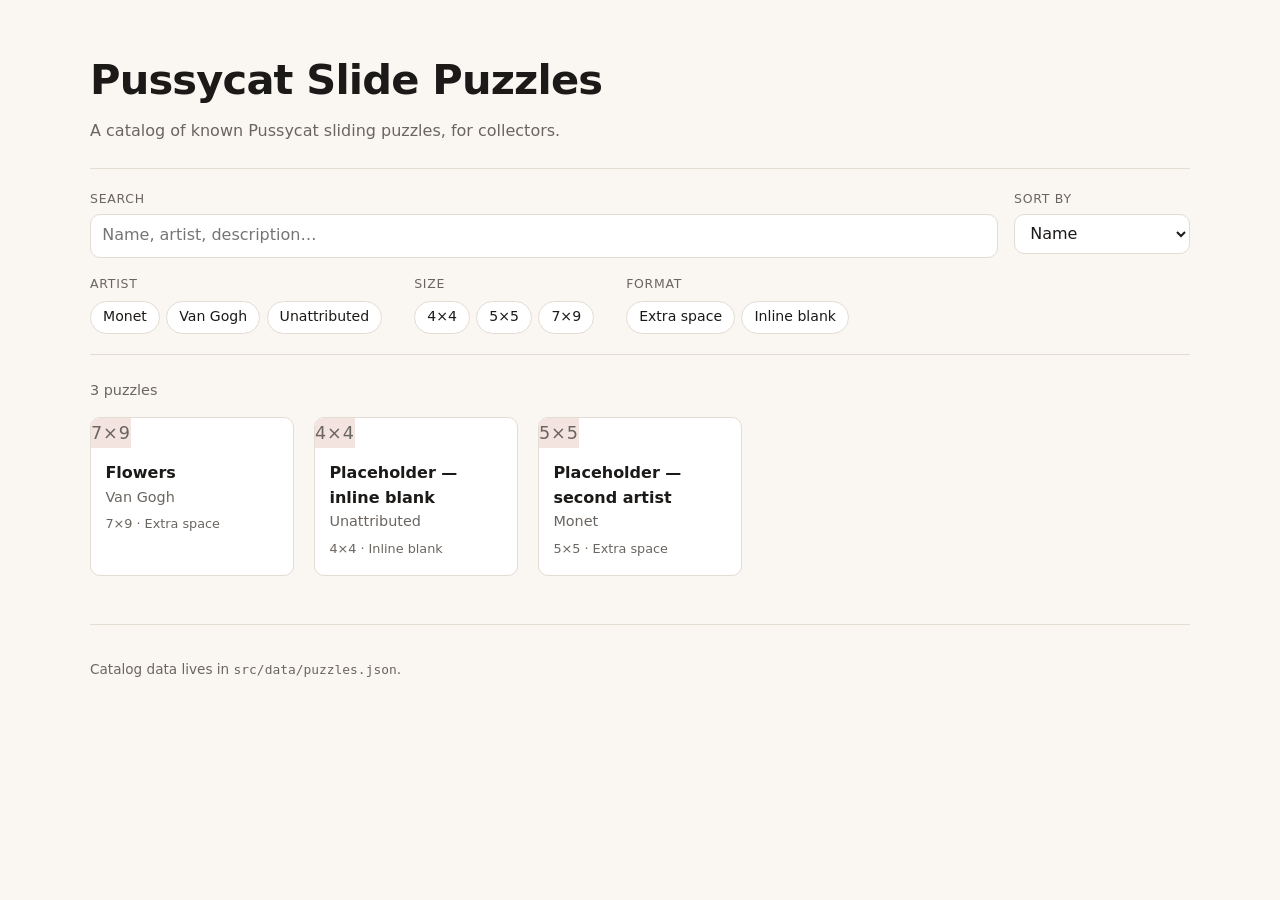
==== src/index.html @ 4ac85e20 "Build the catalog: grid, filters, search, sort, and detail modal Vanilla ES modules and classes per " ====
<!DOCTYPE html>
<html lang="en">
<head>
  <meta charset="utf-8">
  <meta name="viewport" content="width=device-width, initial-scale=1">
  <title>Pussycat Slide Puzzles</title>
  <meta name="description" content="A catalog of Pussycat sliding puzzles, for collectors.">
  <link rel="stylesheet" href="assets/css/style.css">
  <script type="module" src="assets/js/main.js"></script>
</head>
<body>
  <header class="masthead">
    <h1 class="masthead__title">Pussycat Slide Puzzles</h1>
    <p class="masthead__tagline">A catalog of known Pussycat sliding puzzles, for collectors.</p>
  </header>

  <main>
    <section class="controls" aria-label="Browse the catalog">
      <div class="controls__row">
        <label class="field">
          <span class="field__label">Search</span>
          <input id="search" type="search" placeholder="Name, artist, description…" autocomplete="off">
        </label>
        <label class="field field--narrow">
          <span class="field__label">Sort by</span>
          <select id="sort"></select>
        </label>
      </div>
      <div id="filters" class="filters"></div>
      <button type="button" id="clear" class="clear" hidden>Clear all filters</button>
    </section>

    <p id="status" class="status" role="status"></p>
    <p id="count" class="count"></p>

    <div id="grid" class="grid"></div>

    <p id="empty" class="empty" hidden>No puzzles match those filters.</p>
  </main>

  <footer class="colophon">
    <p>Catalog data lives in <code>src/data/puzzles.json</code>.</p>
  </footer>

  <dialog id="detail" class="detail"></dialog>
</body>
</html>
---- src/assets/css/style.css ----
/* Pussycat slide puzzle catalog
   Plain CSS, no build step (D-005). */

:root {
  --ink: #1c1a18;
  --ink-soft: #6b6560;
  --paper: #faf7f2;
  --card: #ffffff;
  --line: #e2dcd3;
  --accent: #9c3d2e;
  --accent-soft: #f3e4e0;
  --radius: 10px;
  --shadow: 0 1px 2px rgba(28, 26, 24, 0.06), 0 6px 16px rgba(28, 26, 24, 0.06);
}

@media (prefers-color-scheme: dark) {
  :root {
    --ink: #f0ece6;
    --ink-soft: #a49d95;
    --paper: #171513;
    --card: #211e1b;
    --line: #35302b;
    --accent: #e08573;
    --accent-soft: #3a2621;
    --shadow: 0 1px 2px rgba(0, 0, 0, 0.4), 0 6px 16px rgba(0, 0, 0, 0.3);
  }
}

* { box-sizing: border-box; }

body {
  margin: 0;
  padding: 0 1.25rem 4rem;
  background: var(--paper);
  color: var(--ink);
  font: 16px/1.55 system-ui, -apple-system, "Segoe UI", sans-serif;
}

main, .masthead, .colophon { max-width: 1100px; margin-inline: auto; }

/* Masthead ---------------------------------------------------------------- */

.masthead { padding: 3rem 0 1.5rem; }

.masthead__title {
  margin: 0;
  font-size: clamp(1.9rem, 4vw, 2.6rem);
  letter-spacing: -0.02em;
}

.masthead__tagline { margin: 0.4rem 0 0; color: var(--ink-soft); }

/* Controls ---------------------------------------------------------------- */

.controls {
  border-top: 1px solid var(--line);
  border-bottom: 1px solid var(--line);
  padding: 1.25rem 0;
  margin-bottom: 1.5rem;
}

.controls__row {
  display: flex;
  gap: 1rem;
  flex-wrap: wrap;
  margin-bottom: 1rem;
}

.field { display: flex; flex-direction: column; gap: 0.35rem; flex: 1 1 18rem; }
.field--narrow { flex: 0 1 11rem; }

.field__label {
  font-size: 0.78rem;
  text-transform: uppercase;
  letter-spacing: 0.06em;
  color: var(--ink-soft);
}

input[type="search"], select {
  font: inherit;
  color: inherit;
  padding: 0.55rem 0.7rem;
  background: var(--card);
  border: 1px solid var(--line);
  border-radius: var(--radius);
}

input[type="search"]:focus-visible,
select:focus-visible,
.chip:focus-visible,
button:focus-visible {
  outline: 2px solid var(--accent);
  outline-offset: 2px;
}

.filters { display: flex; flex-wrap: wrap; gap: 1.25rem 2rem; }

.filter { border: 0; padding: 0; margin: 0; }

.filter__legend {
  padding: 0;
  font-size: 0.78rem;
  text-transform: uppercase;
  letter-spacing: 0.06em;
  color: var(--ink-soft);
  margin-bottom: 0.45rem;
}

.filter__options { display: flex; flex-wrap: wrap; gap: 0.4rem; }

.chip {
  font: inherit;
  font-size: 0.88rem;
  color: inherit;
  background: var(--card);
  border: 1px solid var(--line);
  border-radius: 999px;
  padding: 0.3rem 0.75rem;
  cursor: pointer;
}

.chip:hover { border-color: var(--accent); }

.chip[aria-pressed="true"] {
  background: var(--accent-soft);
  border-color: var(--accent);
  color: var(--accent);
  font-weight: 600;
}

.clear {
  margin-top: 1rem;
  font: inherit;
  font-size: 0.85rem;
  color: var(--accent);
  background: none;
  border: 0;
  padding: 0;
  cursor: pointer;
  text-decoration: underline;
}

/* Grid -------------------------------------------------------------------- */

.count, .status, .empty { color: var(--ink-soft); font-size: 0.9rem; }
.status:empty { display: none; }
.count { margin: 0 0 1rem; }
.empty { padding: 3rem 0; text-align: center; }

.grid {
  display: grid;
  grid-template-columns: repeat(auto-fill, minmax(200px, 1fr));
  gap: 1.25rem;
}

.card { margin: 0; }
.card[hidden] { display: none; }

.card__open {
  display: flex;
  flex-direction: column;
  width: 100%;
  height: 100%;
  padding: 0;
  text-align: left;
  font: inherit;
  color: inherit;
  background: var(--card);
  border: 1px solid var(--line);
  border-radius: var(--radius);
  overflow: hidden;
  cursor: pointer;
  transition: transform 0.12s ease, box-shadow 0.12s ease;
}

.card__open:hover {
  transform: translateY(-2px);
  box-shadow: var(--shadow);
  border-color: var(--accent);
}

.card__media {
  display: block;
  aspect-ratio: 4 / 3;
  background: var(--accent-soft);
}

.card__media img { width: 100%; height: 100%; object-fit: cover; display: block; }

.card__media--empty {
  display: grid;
  place-items: center;
  color: var(--ink-soft);
}

.card__placeholder { font-size: 1.1rem; letter-spacing: 0.05em; }

.card__body { display: block; padding: 0.8rem 0.9rem 1rem; }
.card__name { display: block; font-weight: 600; }
.card__artist { display: block; color: var(--ink-soft); font-size: 0.9rem; }

.card__meta {
  display: block;
  margin-top: 0.4rem;
  font-size: 0.8rem;
  color: var(--ink-soft);
}

/* Detail modal ------------------------------------------------------------ */

.detail {
  width: min(680px, calc(100vw - 2rem));
  padding: 0;
  border: 1px solid var(--line);
  border-radius: var(--radius);
  background: var(--card);
  color: var(--ink);
}

.detail::backdrop { background: rgba(0, 0, 0, 0.55); }

.modal { padding: 1.75rem; position: relative; }

.modal__close {
  position: absolute;
  top: 0.6rem;
  right: 0.75rem;
  font-size: 1.6rem;
  line-height: 1;
  color: var(--ink-soft);
  background: none;
  border: 0;
  cursor: pointer;
}

.modal__title { margin: 0 2rem 1rem 0; font-size: 1.5rem; }

.modal__images {
  display: grid;
  grid-template-columns: repeat(auto-fit, minmax(220px, 1fr));
  gap: 0.75rem;
}

.modal__images:empty { display: none; }

.modal__image { width: 100%; border-radius: 6px; display: block; }

.facts {
  display: grid;
  grid-template-columns: auto 1fr;
  gap: 0.35rem 1rem;
  margin: 1.25rem 0 0;
}

.facts dt { color: var(--ink-soft); font-size: 0.85rem; }
.facts dd { margin: 0; }

.modal__description { margin: 1.25rem 0 0; }

.modal__sources { margin: 1.25rem 0 0; font-size: 0.82rem; color: var(--ink-soft); }
.modal__sources a { color: var(--accent); }

/* Colophon ---------------------------------------------------------------- */

.colophon {
  margin-top: 3rem;
  padding-top: 1.25rem;
  border-top: 1px solid var(--line);
  font-size: 0.85rem;
  color: var(--ink-soft);
}

.colophon code { font-size: 0.95em; }
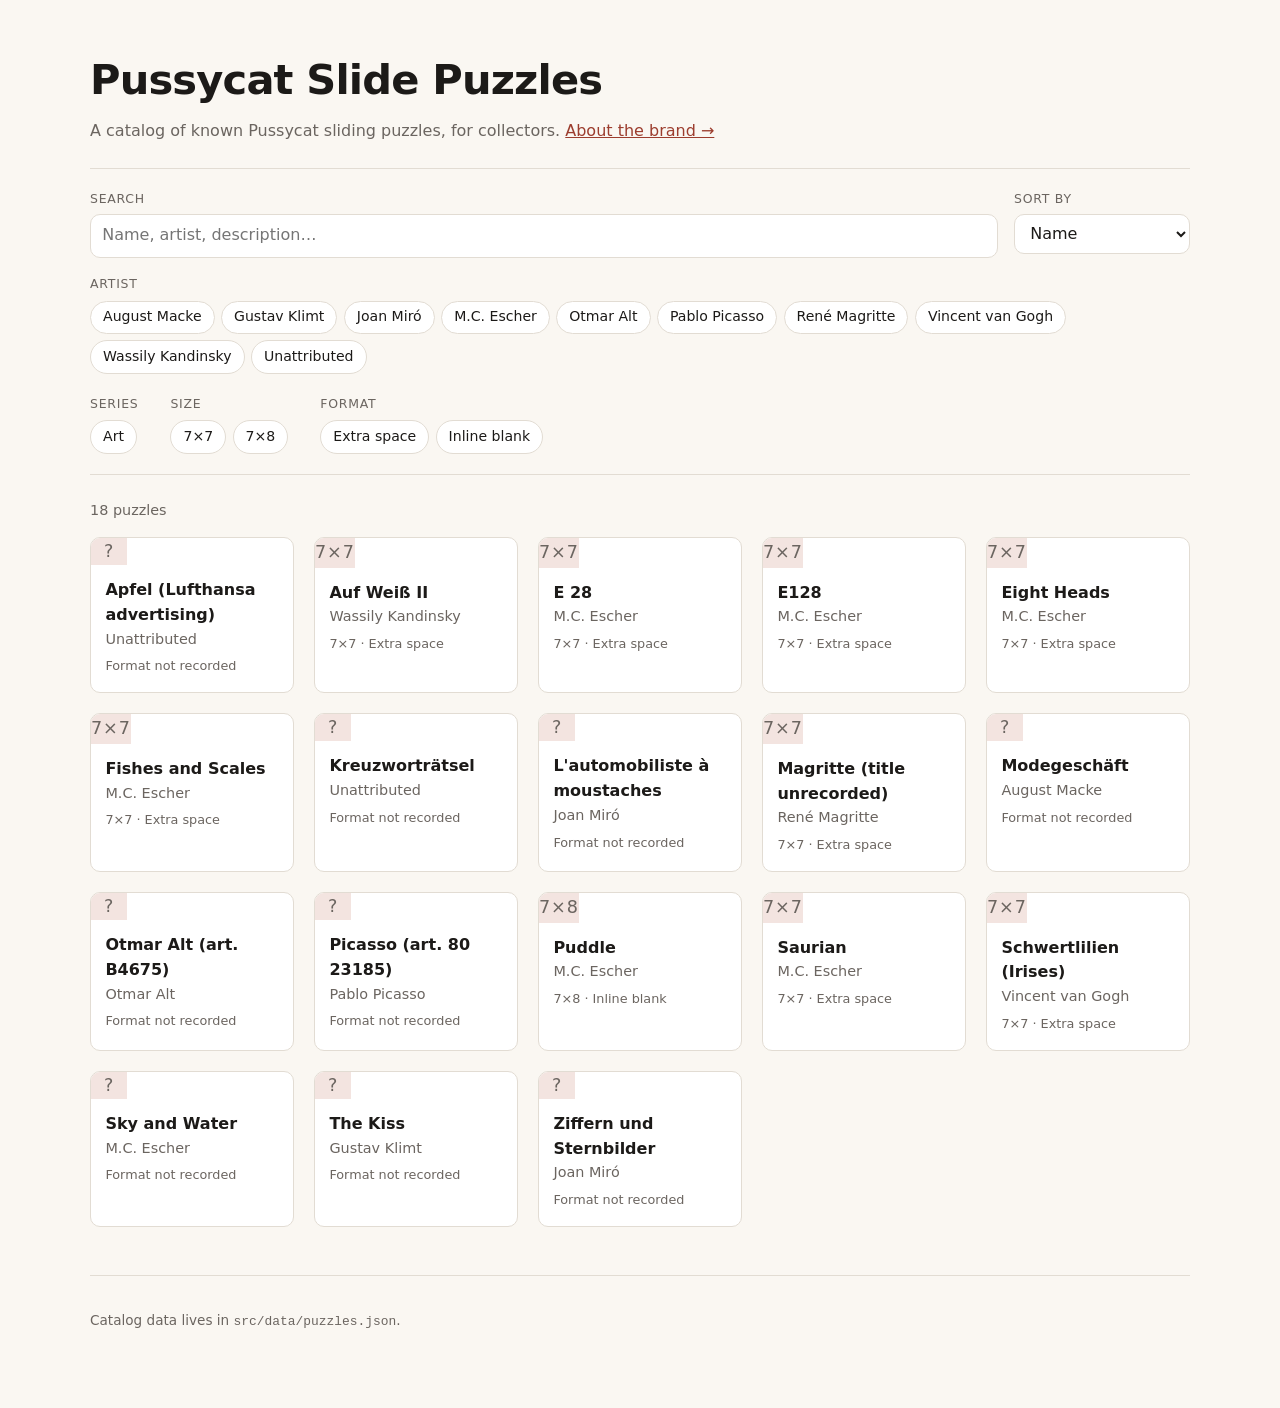
==== commit b4bc2b00: "Populate the catalog from listings, add an About page 18 entries compiled from eBay, PicClick, Worth" ====
--- a/src/index.html
+++ b/src/index.html
@@ -11,7 +11,10 @@
 <body>
   <header class="masthead">
     <h1 class="masthead__title">Pussycat Slide Puzzles</h1>
-    <p class="masthead__tagline">A catalog of known Pussycat sliding puzzles, for collectors.</p>
+    <p class="masthead__tagline">
+      A catalog of known Pussycat sliding puzzles, for collectors.
+      <a href="about.html">About the brand →</a>
+    </p>
   </header>
 
   <main>
--- a/src/assets/css/style.css
+++ b/src/assets/css/style.css
@@ -260,6 +260,26 @@
 .modal__sources { margin: 1.25rem 0 0; font-size: 0.82rem; color: var(--ink-soft); }
 .modal__sources a { color: var(--accent); }
 
+.modal__unverified {
+  margin: -0.5rem 0 1rem;
+  padding: 0.5rem 0.7rem;
+  font-size: 0.82rem;
+  color: var(--ink-soft);
+  background: var(--accent-soft);
+  border-radius: 6px;
+}
+
+/* About page -------------------------------------------------------------- */
+
+.masthead__back { margin: 0 0 0.75rem; font-size: 0.9rem; }
+.masthead__back a, .masthead__tagline a { color: var(--accent); }
+
+.prose { max-width: 42rem; }
+.prose h2 { margin: 2rem 0 0.5rem; font-size: 1.15rem; }
+.prose p { margin: 0 0 1rem; }
+.prose code { font-size: 0.9em; background: var(--accent-soft); padding: 0.1em 0.35em; border-radius: 4px; }
+.prose q { font-style: italic; }
+
 /* Colophon ---------------------------------------------------------------- */
 
 .colophon {
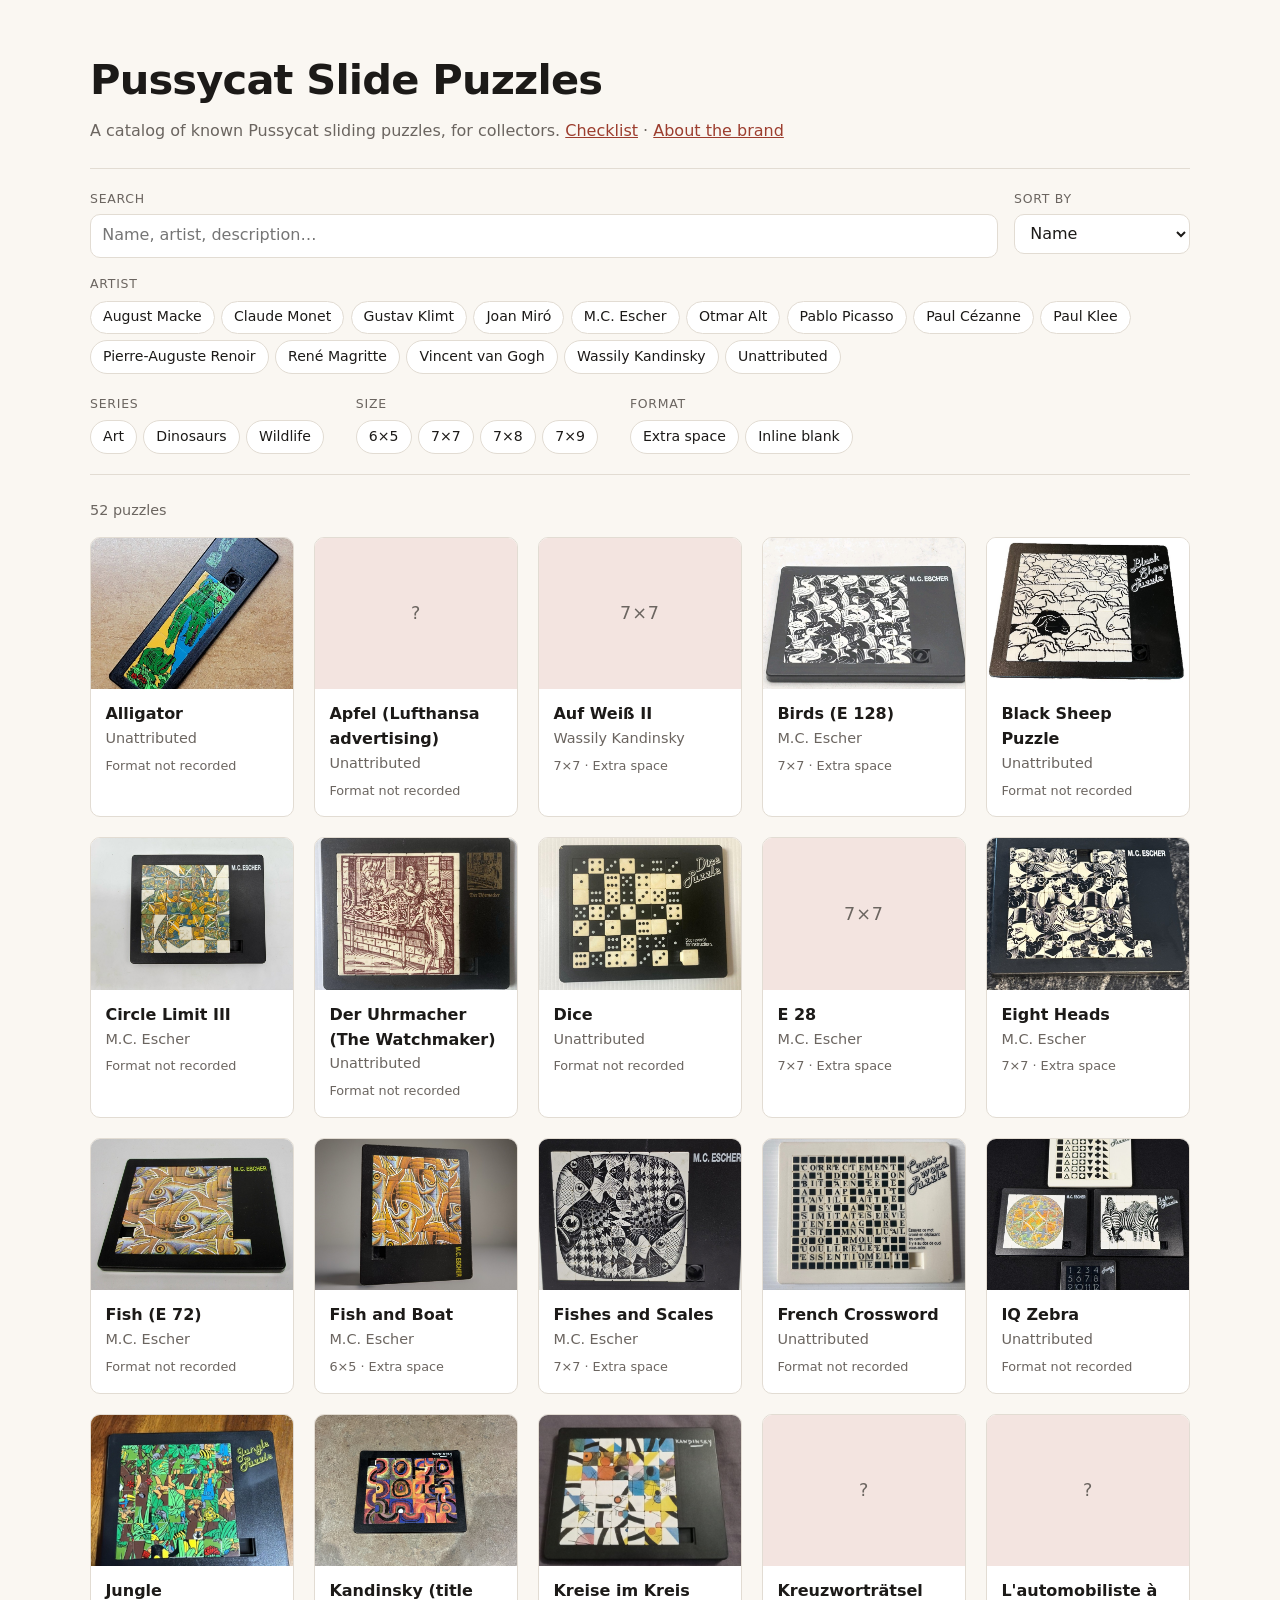
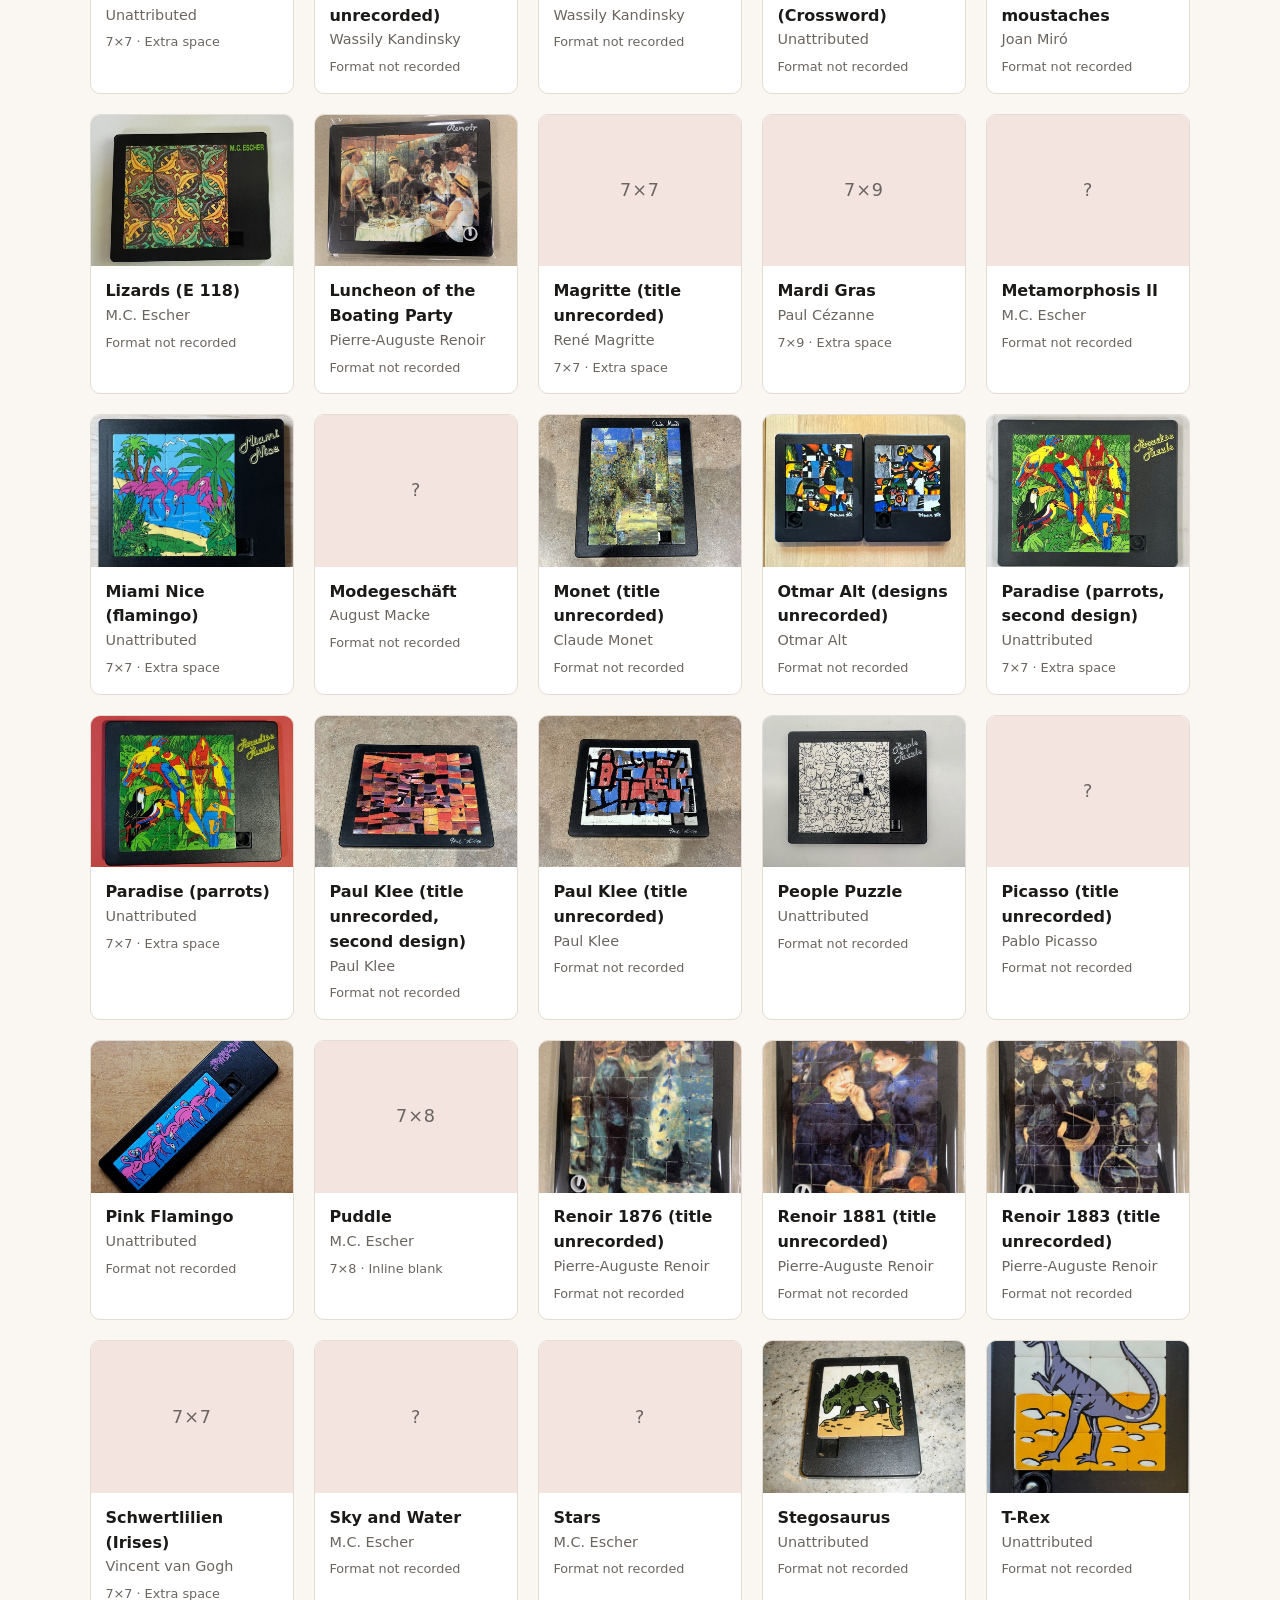
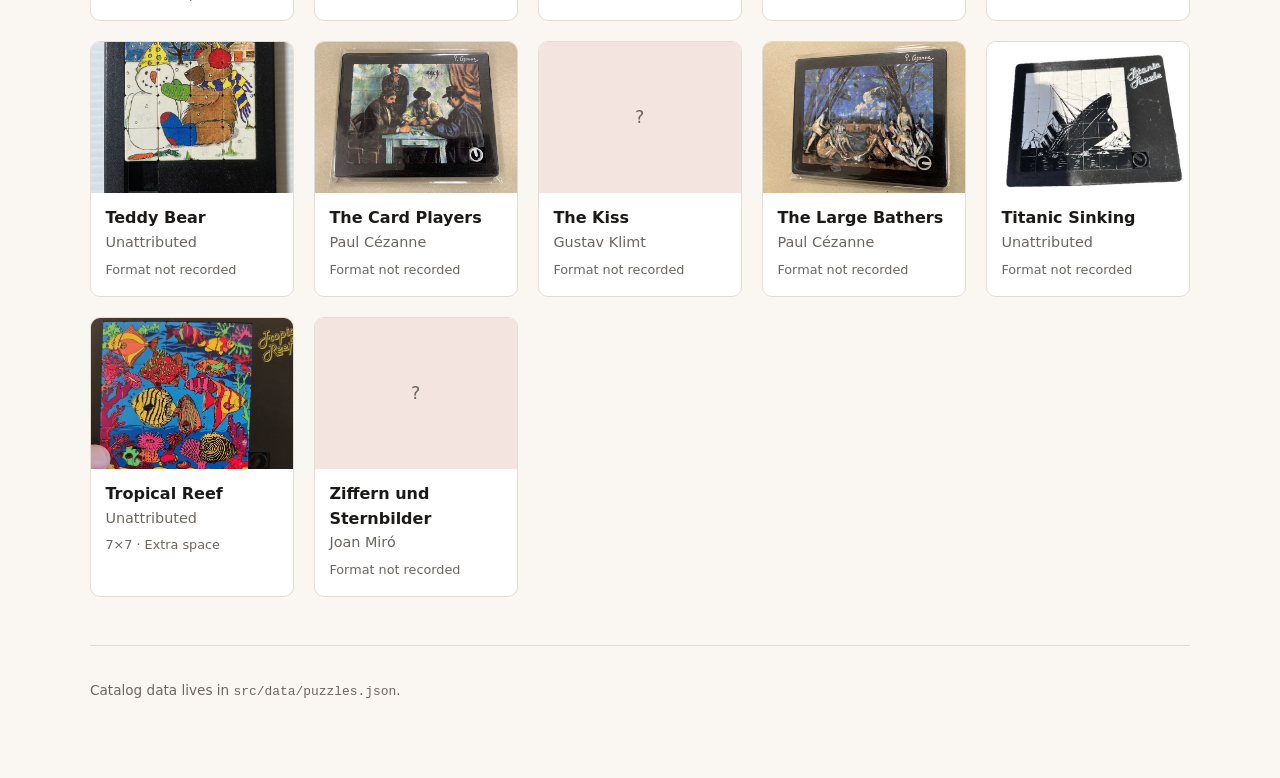
==== commit fff062f6: "Expand catalog to 52 entries with images, add checklist page Scraped the eBay listing corpus (57 lis" ====
--- a/src/index.html
+++ b/src/index.html
@@ -13,7 +13,7 @@
     <h1 class="masthead__title">Pussycat Slide Puzzles</h1>
     <p class="masthead__tagline">
       A catalog of known Pussycat sliding puzzles, for collectors.
-      <a href="about.html">About the brand →</a>
+      <a href="checklist.html">Checklist</a> · <a href="about.html">About the brand</a>
     </p>
   </header>
 
--- a/src/assets/css/style.css
+++ b/src/assets/css/style.css
@@ -153,7 +153,7 @@
   gap: 1.25rem;
 }
 
-.card { margin: 0; }
+.card { margin: 0; display: flex; }
 .card[hidden] { display: none; }
 
 .card__open {
@@ -181,11 +181,22 @@
 
 .card__media {
   display: block;
+  width: 100%;
   aspect-ratio: 4 / 3;
   background: var(--accent-soft);
-}
-
-.card__media img { width: 100%; height: 100%; object-fit: cover; display: block; }
+  overflow: hidden;
+}
+
+/* The ratio is pinned on the image itself, not just the wrapper: listing
+   photos arrive in wildly different shapes and would otherwise set the card
+   height, leaving the grid ragged. */
+.card__media img {
+  display: block;
+  width: 100%;
+  height: 100%;
+  aspect-ratio: 4 / 3;
+  object-fit: cover;
+}
 
 .card__media--empty {
   display: grid;
@@ -274,6 +285,63 @@
 .masthead__back { margin: 0 0 0.75rem; font-size: 0.9rem; }
 .masthead__back a, .masthead__tagline a { color: var(--accent); }
 
+/* Checklist --------------------------------------------------------------- */
+
+.checklist { max-width: 46rem; columns: 2; column-gap: 2.5rem; }
+
+.checklist__group { break-inside: avoid; margin: 0 0 1.5rem; }
+
+.checklist__heading {
+  margin: 0 0 0.4rem;
+  font-size: 0.95rem;
+  border-bottom: 1px solid var(--line);
+  padding-bottom: 0.2rem;
+}
+
+.checklist__tally { float: right; color: var(--ink-soft); font-weight: 400; }
+
+.checklist__list { list-style: none; margin: 0; padding: 0; }
+
+.checklist__item {
+  display: grid;
+  grid-template-columns: 1.1rem 1fr;
+  gap: 0.1rem 0.5rem;
+  padding: 0.22rem 0;
+  font-size: 0.88rem;
+}
+
+.checklist__box {
+  width: 0.85rem;
+  height: 0.85rem;
+  margin-top: 0.2rem;
+  border: 1px solid var(--ink-soft);
+  border-radius: 2px;
+  text-align: center;
+  line-height: 0.8rem;
+  font-size: 0.8rem;
+}
+
+.checklist__item.is-owned .checklist__name { font-weight: 600; }
+
+.checklist__notes {
+  grid-column: 2;
+  font-size: 0.75rem;
+  color: var(--ink-soft);
+}
+
+.checklist__notes:empty { display: none; }
+
+@media (max-width: 640px) {
+  .checklist { columns: 1; }
+}
+
+@media print {
+  .no-print { display: none; }
+  body { padding: 0; font-size: 11pt; background: #fff; color: #000; }
+  .checklist__box { border-color: #000; }
+  .checklist__notes { color: #444; }
+}
+
 .prose { max-width: 42rem; }
 .prose h2 { margin: 2rem 0 0.5rem; font-size: 1.15rem; }
 .prose p { margin: 0 0 1rem; }
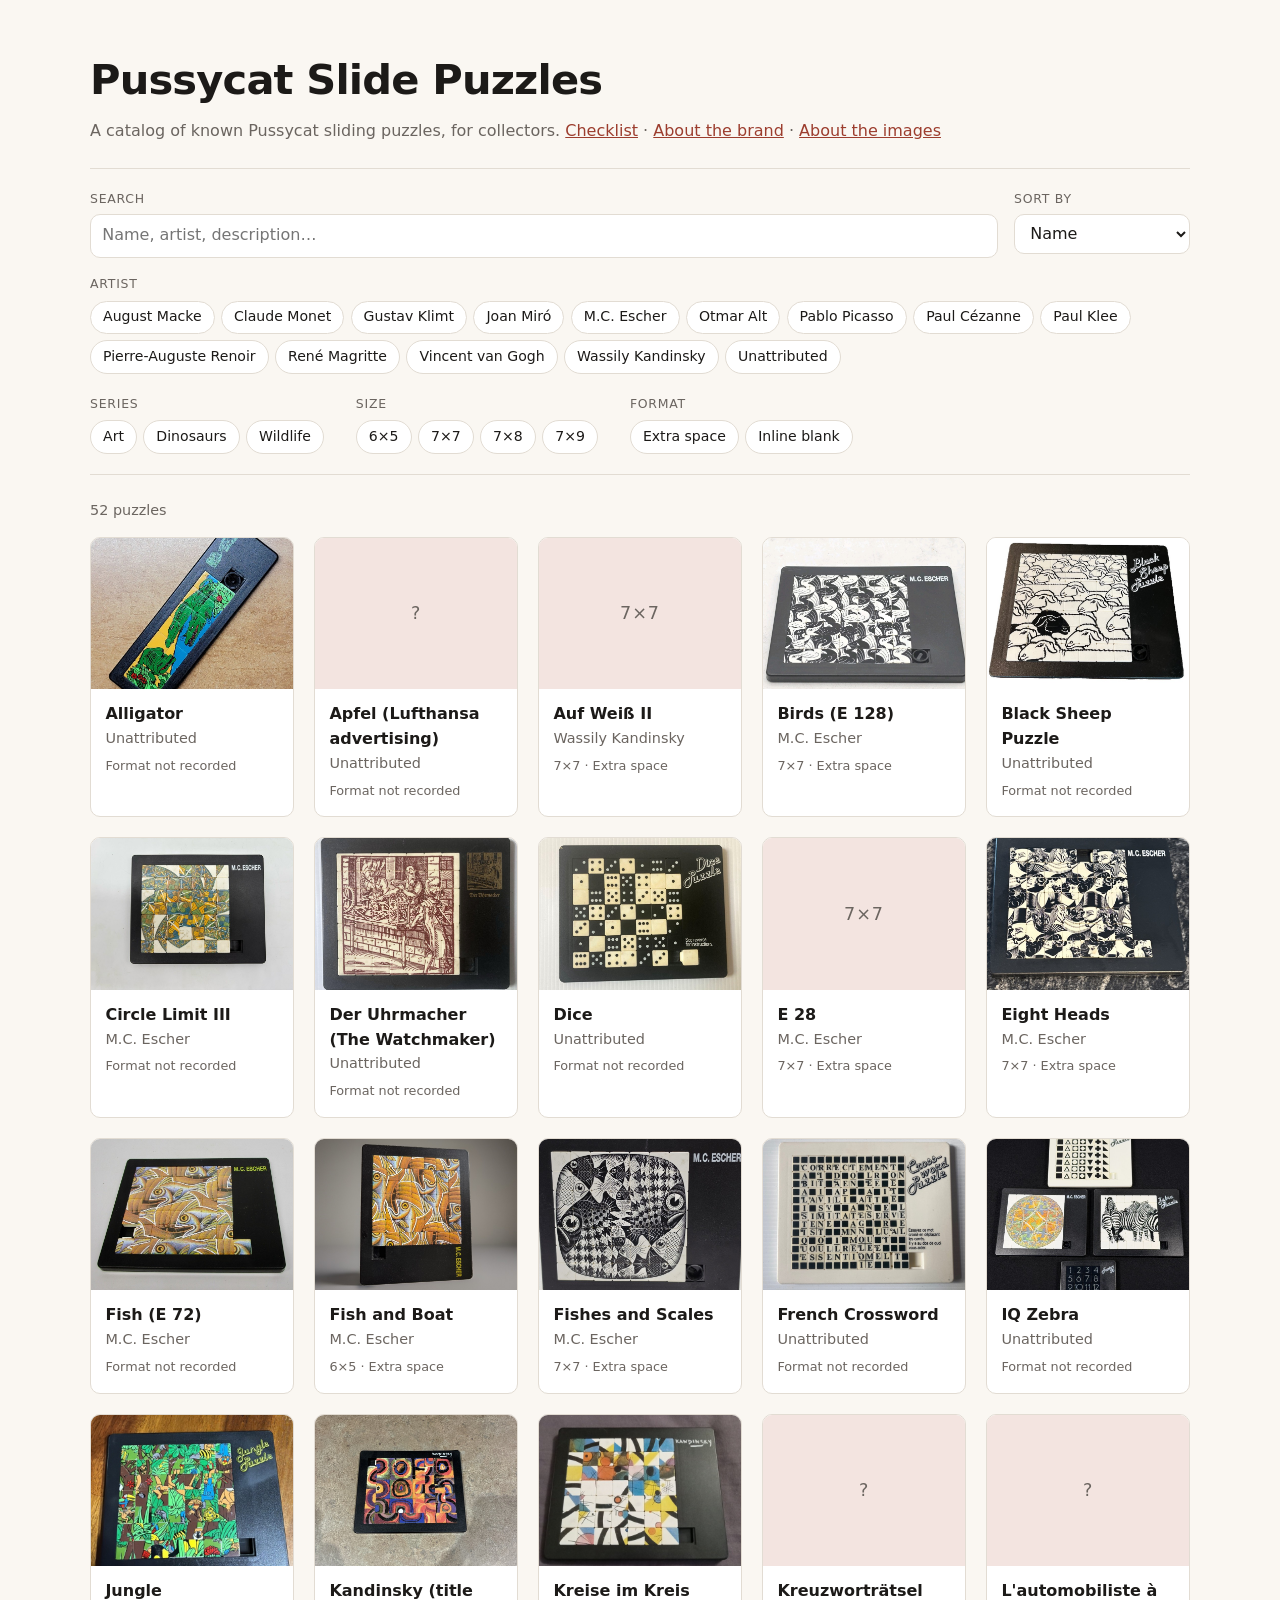
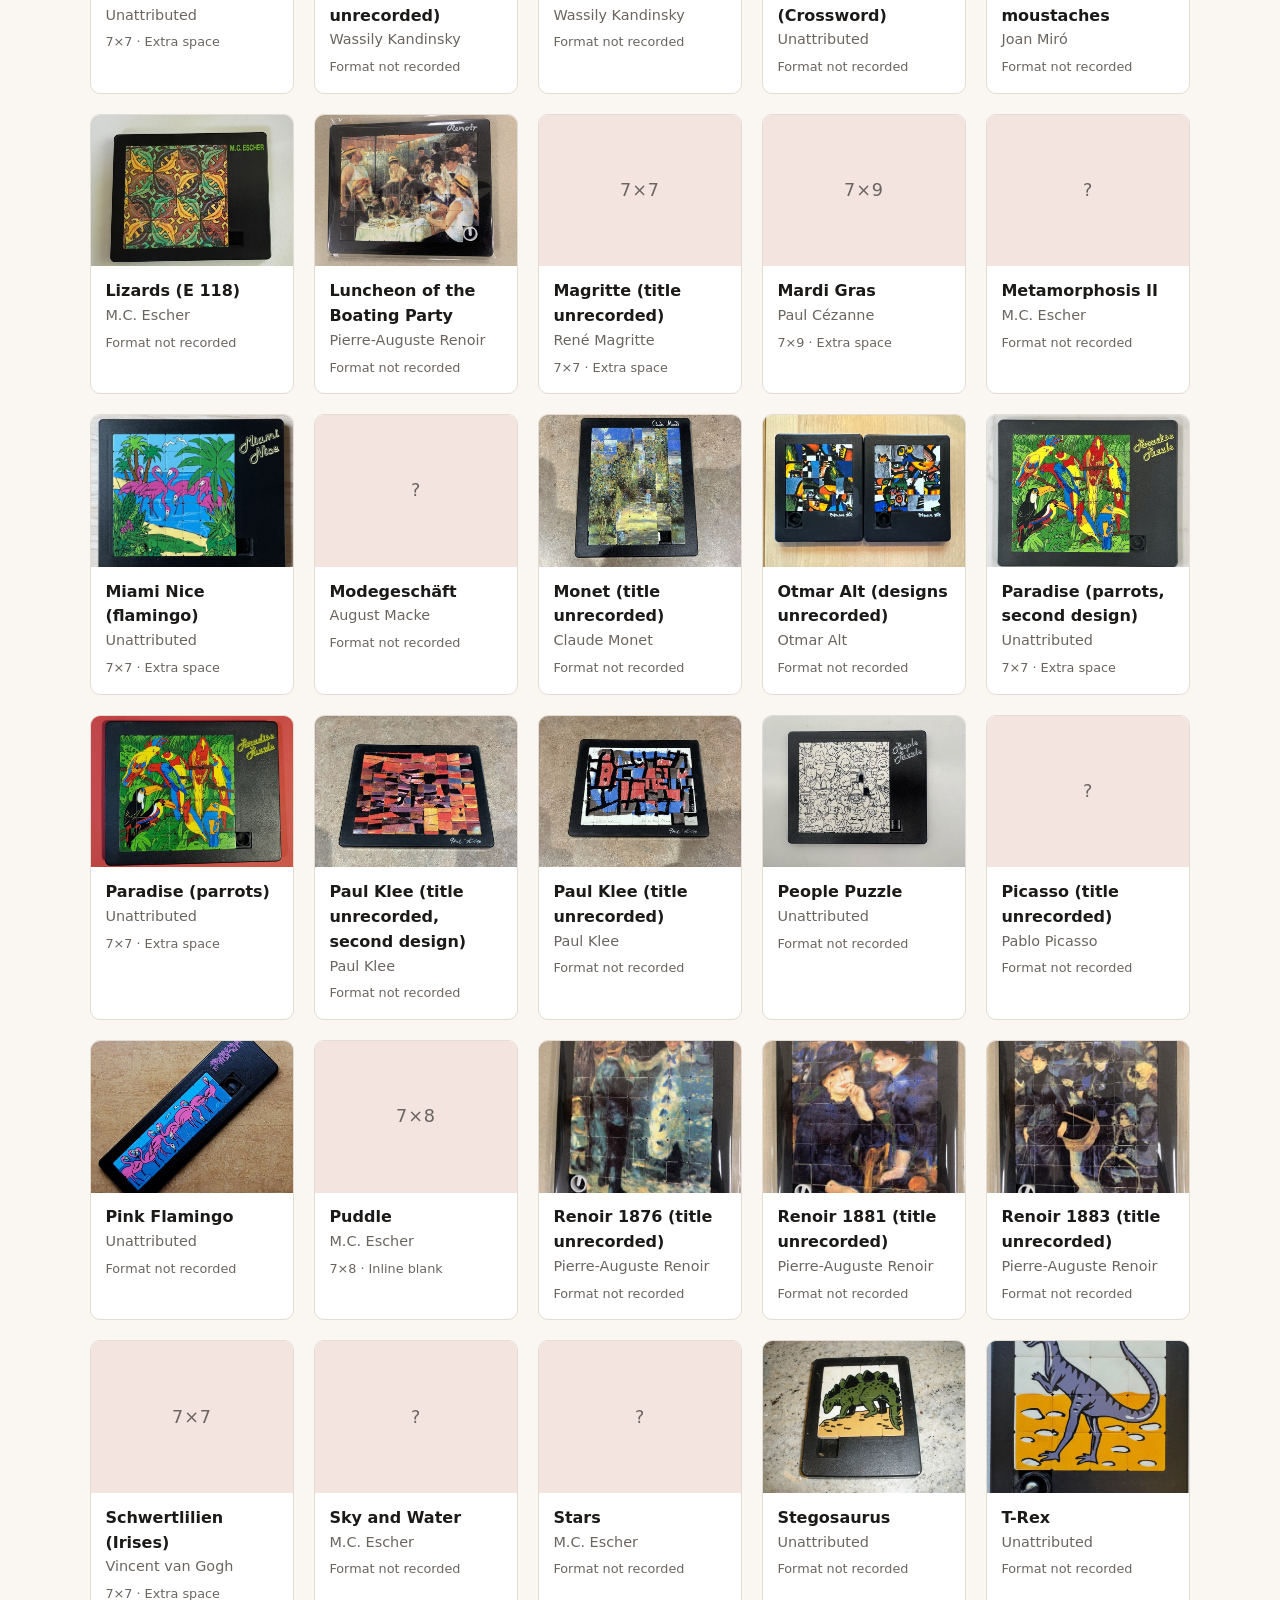
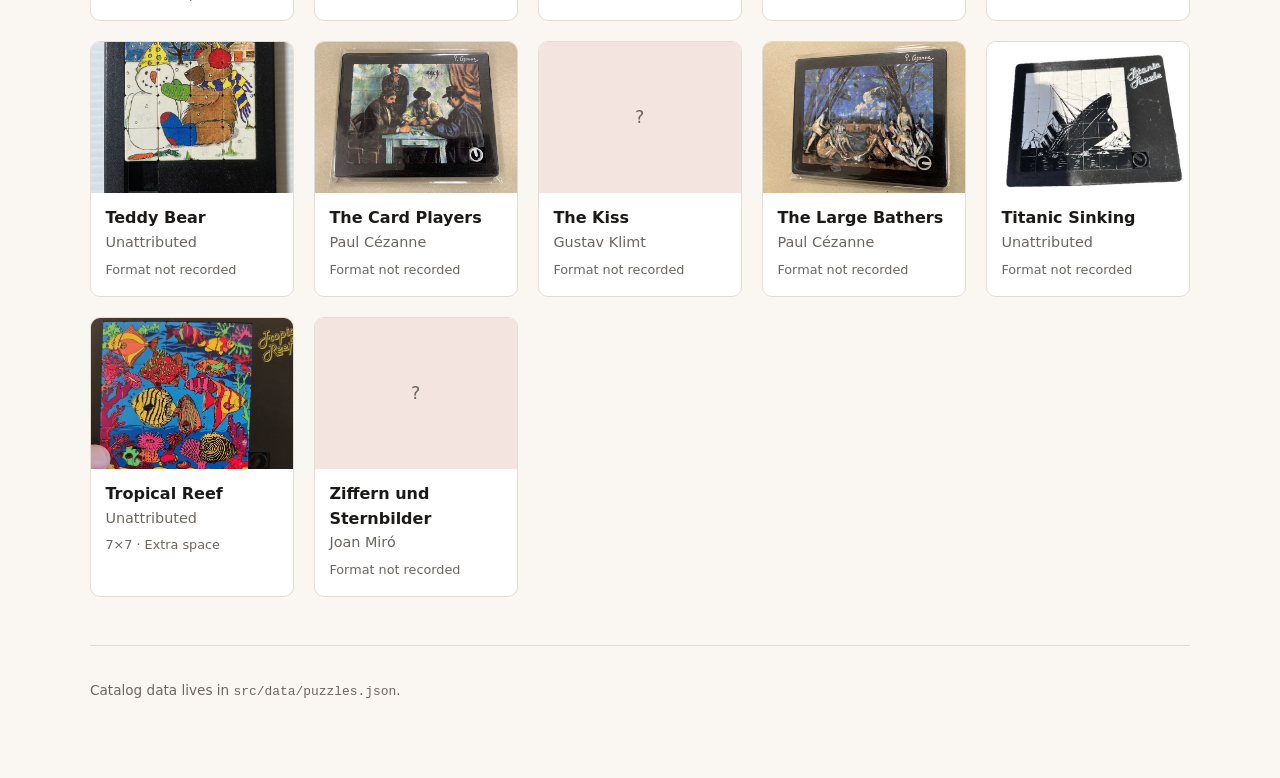
==== commit e13a3c7e: "Modal gallery with thumbnails; images page and takedown policy images is now an ordered list rather " ====
--- a/src/index.html
+++ b/src/index.html
@@ -13,7 +13,7 @@
     <h1 class="masthead__title">Pussycat Slide Puzzles</h1>
     <p class="masthead__tagline">
       A catalog of known Pussycat sliding puzzles, for collectors.
-      <a href="checklist.html">Checklist</a> · <a href="about.html">About the brand</a>
+      <a href="checklist.html">Checklist</a> · <a href="about.html">About the brand</a> · <a href="images.html">About the images</a>
     </p>
   </header>
 
--- a/src/assets/css/style.css
+++ b/src/assets/css/style.css
@@ -246,15 +246,39 @@
 
 .modal__title { margin: 0 2rem 1rem 0; font-size: 1.5rem; }
 
-.modal__images {
-  display: grid;
-  grid-template-columns: repeat(auto-fit, minmax(220px, 1fr));
-  gap: 0.75rem;
-}
-
-.modal__images:empty { display: none; }
-
-.modal__image { width: 100%; border-radius: 6px; display: block; }
+.gallery { margin-bottom: 0.25rem; }
+
+.gallery__main {
+  display: block;
+  width: 100%;
+  max-height: 55vh;
+  object-fit: contain;
+  border-radius: 6px;
+  background: var(--accent-soft);
+}
+
+.gallery__thumbs {
+  display: flex;
+  flex-wrap: wrap;
+  gap: 0.4rem;
+  margin-top: 0.5rem;
+}
+
+.gallery__thumb {
+  width: 62px;
+  height: 62px;
+  padding: 0;
+  border: 2px solid transparent;
+  border-radius: 5px;
+  background: var(--accent-soft);
+  cursor: pointer;
+  overflow: hidden;
+}
+
+.gallery__thumb img { width: 100%; height: 100%; object-fit: cover; display: block; }
+
+.gallery__thumb[aria-selected="true"] { border-color: var(--accent); }
+.gallery__thumb:hover { border-color: var(--ink-soft); }
 
 .facts {
   display: grid;
@@ -347,6 +371,13 @@
 .prose p { margin: 0 0 1rem; }
 .prose code { font-size: 0.9em; background: var(--accent-soft); padding: 0.1em 0.35em; border-radius: 4px; }
 .prose q { font-style: italic; }
+.prose a { color: var(--accent); }
+
+.callout {
+  padding: 0.8rem 1rem;
+  background: var(--accent-soft);
+  border-radius: var(--radius);
+}
 
 /* Colophon ---------------------------------------------------------------- */
 
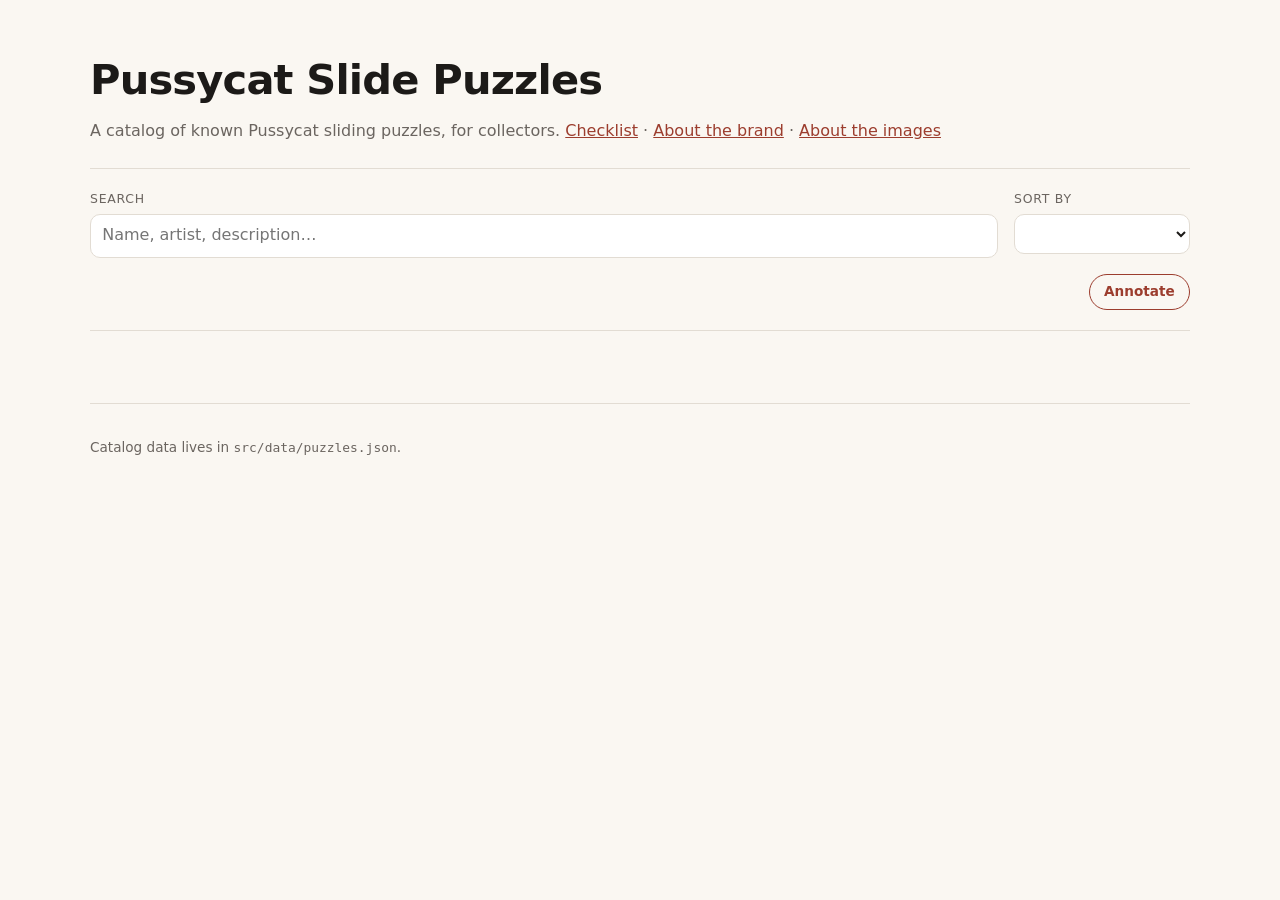
==== commit 8471dc8a: "new puzzles and puzzle management added (WIP)" ====
--- a/src/index.html
+++ b/src/index.html
@@ -30,8 +30,15 @@
         </label>
       </div>
       <div id="filters" class="filters"></div>
-      <button type="button" id="clear" class="clear" hidden>Clear all filters</button>
+      <div class="controls__row controls__row--end">
+        <button type="button" id="clear" class="clear" hidden>Clear all filters</button>
+        <button type="button" id="annotate-toggle" class="annotate-toggle" aria-pressed="false">
+          Annotate
+        </button>
+      </div>
     </section>
+
+    <section id="annotate-bar" class="annobar" aria-label="Annotation tools" hidden></section>
 
     <p id="status" class="status" role="status"></p>
     <p id="count" class="count"></p>
@@ -46,5 +53,6 @@
   </footer>
 
   <dialog id="detail" class="detail"></dialog>
+  <dialog id="annotate-editor" class="annoedit"></dialog>
 </body>
 </html>
--- a/src/assets/css/style.css
+++ b/src/assets/css/style.css
@@ -390,3 +390,248 @@
 }
 
 .colophon code { font-size: 0.95em; }
+
+/* Annotate mode ----------------------------------------------------------- */
+
+.controls__row--end {
+  align-items: center;
+  justify-content: space-between;
+  margin-bottom: 0;
+  gap: 0.75rem;
+}
+.controls__row--end .clear { margin-top: 0; }
+
+.annotate-toggle {
+  font: inherit;
+  font-size: 0.85rem;
+  font-weight: 600;
+  margin-left: auto;
+  padding: 0.4rem 0.9rem;
+  color: var(--accent);
+  background: none;
+  border: 1px solid var(--accent);
+  border-radius: 999px;
+  cursor: pointer;
+}
+.annotate-toggle:hover { background: var(--accent-soft); }
+.annotate-toggle[aria-pressed="true"] {
+  background: var(--accent);
+  color: var(--paper);
+}
+
+.annobar {
+  border: 1px solid var(--accent);
+  background: var(--accent-soft);
+  border-radius: var(--radius);
+  padding: 0.9rem 1rem;
+  margin-bottom: 1.5rem;
+}
+.annobar[hidden] { display: none; }
+
+.annobar__inner {
+  display: flex;
+  flex-wrap: wrap;
+  gap: 0.75rem;
+  align-items: center;
+  justify-content: space-between;
+}
+
+.annobar__counts { font-size: 0.9rem; }
+.annobar__size { color: var(--ink-soft); margin-left: 0.5rem; font-size: 0.85rem; }
+.annobar__idle { color: var(--ink-soft); }
+
+.annobar__actions { display: flex; gap: 0.5rem; flex-wrap: wrap; }
+
+.annobar__btn, .annoedit__btn {
+  font: inherit;
+  font-size: 0.85rem;
+  padding: 0.35rem 0.8rem;
+  border: 1px solid var(--accent);
+  border-radius: 6px;
+  background: var(--card);
+  color: var(--accent);
+  cursor: pointer;
+}
+.annobar__btn:hover, .annoedit__btn:hover { background: var(--accent-soft); }
+.annobar__btn--quiet, .annoedit__btn--quiet {
+  border-color: var(--line);
+  color: var(--ink-soft);
+}
+
+.annobar__notes { display: block; margin-top: 0.85rem; }
+.annobar__notes textarea {
+  width: 100%;
+  font: inherit;
+  font-size: 0.9rem;
+  margin-top: 0.3rem;
+  padding: 0.45rem 0.6rem;
+  border: 1px solid var(--line);
+  border-radius: 6px;
+  background: var(--card);
+  color: var(--ink);
+  resize: vertical;
+}
+
+.annobar__warning {
+  margin: 0.75rem 0 0;
+  font-size: 0.85rem;
+  font-weight: 600;
+  color: var(--accent);
+}
+.annobar__warning--error { color: #b3261e; }
+
+/* Cards while annotating */
+
+.card--draggable .card__open { cursor: grab; }
+.card--draggable { position: relative; }
+.card.is-dragging { opacity: 0.4; }
+.card.is-drop-target .card__open { outline: 2px dashed var(--accent); outline-offset: 2px; }
+
+.card--deleted .card__open { opacity: 0.45; }
+.card--deleted .card__name { text-decoration: line-through; }
+
+.card__badge {
+  position: absolute;
+  top: 0.5rem;
+  left: 0.5rem;
+  background: var(--accent);
+  color: var(--paper);
+  font-size: 0.7rem;
+  font-weight: 700;
+  text-transform: uppercase;
+  letter-spacing: 0.05em;
+  padding: 0.15rem 0.45rem;
+  border-radius: 4px;
+}
+
+/* The per-entry editor */
+
+.annoedit {
+  border: 0;
+  border-radius: var(--radius);
+  padding: 0;
+  width: min(46rem, 92vw);
+  max-height: 88vh;
+  background: var(--card);
+  color: var(--ink);
+  box-shadow: var(--shadow);
+}
+.annoedit::backdrop { background: rgba(0, 0, 0, 0.55); }
+
+.annoedit__form { padding: 1.25rem 1.5rem 1.75rem; }
+
+.annoedit__head {
+  display: flex;
+  align-items: flex-start;
+  justify-content: space-between;
+  gap: 1rem;
+  border-bottom: 1px solid var(--line);
+  padding-bottom: 0.75rem;
+}
+.annoedit__title { margin: 0; font-size: 1.3rem; }
+.annoedit__id { margin: 0.2rem 0 0; font-size: 0.8rem; color: var(--ink-soft); }
+
+.annoedit__close {
+  font: inherit;
+  font-size: 1.6rem;
+  line-height: 1;
+  background: none;
+  border: 0;
+  color: var(--ink-soft);
+  cursor: pointer;
+  padding: 0 0.25rem;
+}
+
+.annoedit.is-deleted .annoedit__title { text-decoration: line-through; opacity: 0.6; }
+
+.annoedit__section { margin-top: 1.4rem; }
+
+.annoedit__legend {
+  margin: 0 0 0.6rem;
+  font-size: 0.78rem;
+  text-transform: uppercase;
+  letter-spacing: 0.06em;
+  color: var(--ink-soft);
+}
+
+.annoedit__field { display: block; margin-bottom: 0.9rem; }
+.annoedit__field.is-changed { border-left: 3px solid var(--accent); padding-left: 0.6rem; }
+
+.annoedit__field input[type="text"],
+.annoedit__field input[type="url"],
+.annoedit__field input[type="number"],
+.annoedit__field select,
+.annoedit__field textarea,
+.annoedit__input {
+  width: 100%;
+  font: inherit;
+  font-size: 0.92rem;
+  margin-top: 0.25rem;
+  padding: 0.4rem 0.55rem;
+  border: 1px solid var(--line);
+  border-radius: 6px;
+  background: var(--paper);
+  color: var(--ink);
+}
+.annoedit__field textarea { resize: vertical; }
+
+.annoedit__grid { display: flex; align-items: center; gap: 0.5rem; margin-top: 0.25rem; }
+.annoedit__grid input { width: 5rem; }
+
+.annoedit__check { display: flex; align-items: center; gap: 0.5rem; }
+.annoedit__check input { margin: 0; }
+.annoedit__field.annoedit__check { margin-bottom: 0.6rem; }
+
+.annoedit__hint {
+  display: block;
+  font-size: 0.8rem;
+  color: var(--ink-soft);
+  margin-top: 0.2rem;
+}
+
+.annoedit__reasons {
+  margin-top: 0.6rem;
+  padding-left: 1.6rem;
+  display: flex;
+  flex-wrap: wrap;
+  gap: 0.9rem;
+  align-items: center;
+}
+.annoedit__reasons[hidden] { display: none; }
+.annoedit__radio { display: flex; align-items: center; gap: 0.35rem; font-size: 0.9rem; }
+.annoedit__reasons .annoedit__input { flex: 1 1 100%; }
+
+.annoedit__images {
+  display: flex;
+  flex-wrap: wrap;
+  gap: 0.9rem;
+  margin-bottom: 0.75rem;
+}
+.annoedit__image {
+  margin: 0;
+  width: 8.5rem;
+  display: flex;
+  flex-direction: column;
+  gap: 0.35rem;
+}
+.annoedit__image img {
+  width: 100%;
+  aspect-ratio: 4 / 3;
+  object-fit: cover;
+  border-radius: 6px;
+  border: 1px solid var(--line);
+  background: var(--paper);
+}
+.annoedit__image.is-pending img { border-color: var(--accent); border-width: 2px; }
+.annoedit__image figcaption {
+  font-size: 0.72rem;
+  color: var(--ink-soft);
+  word-break: break-all;
+}
+.annoedit__new {
+  color: var(--accent);
+  font-weight: 700;
+  font-style: normal;
+  text-transform: uppercase;
+}
+.annoedit__empty { color: var(--ink-soft); font-size: 0.9rem; margin: 0 0 0.75rem; }
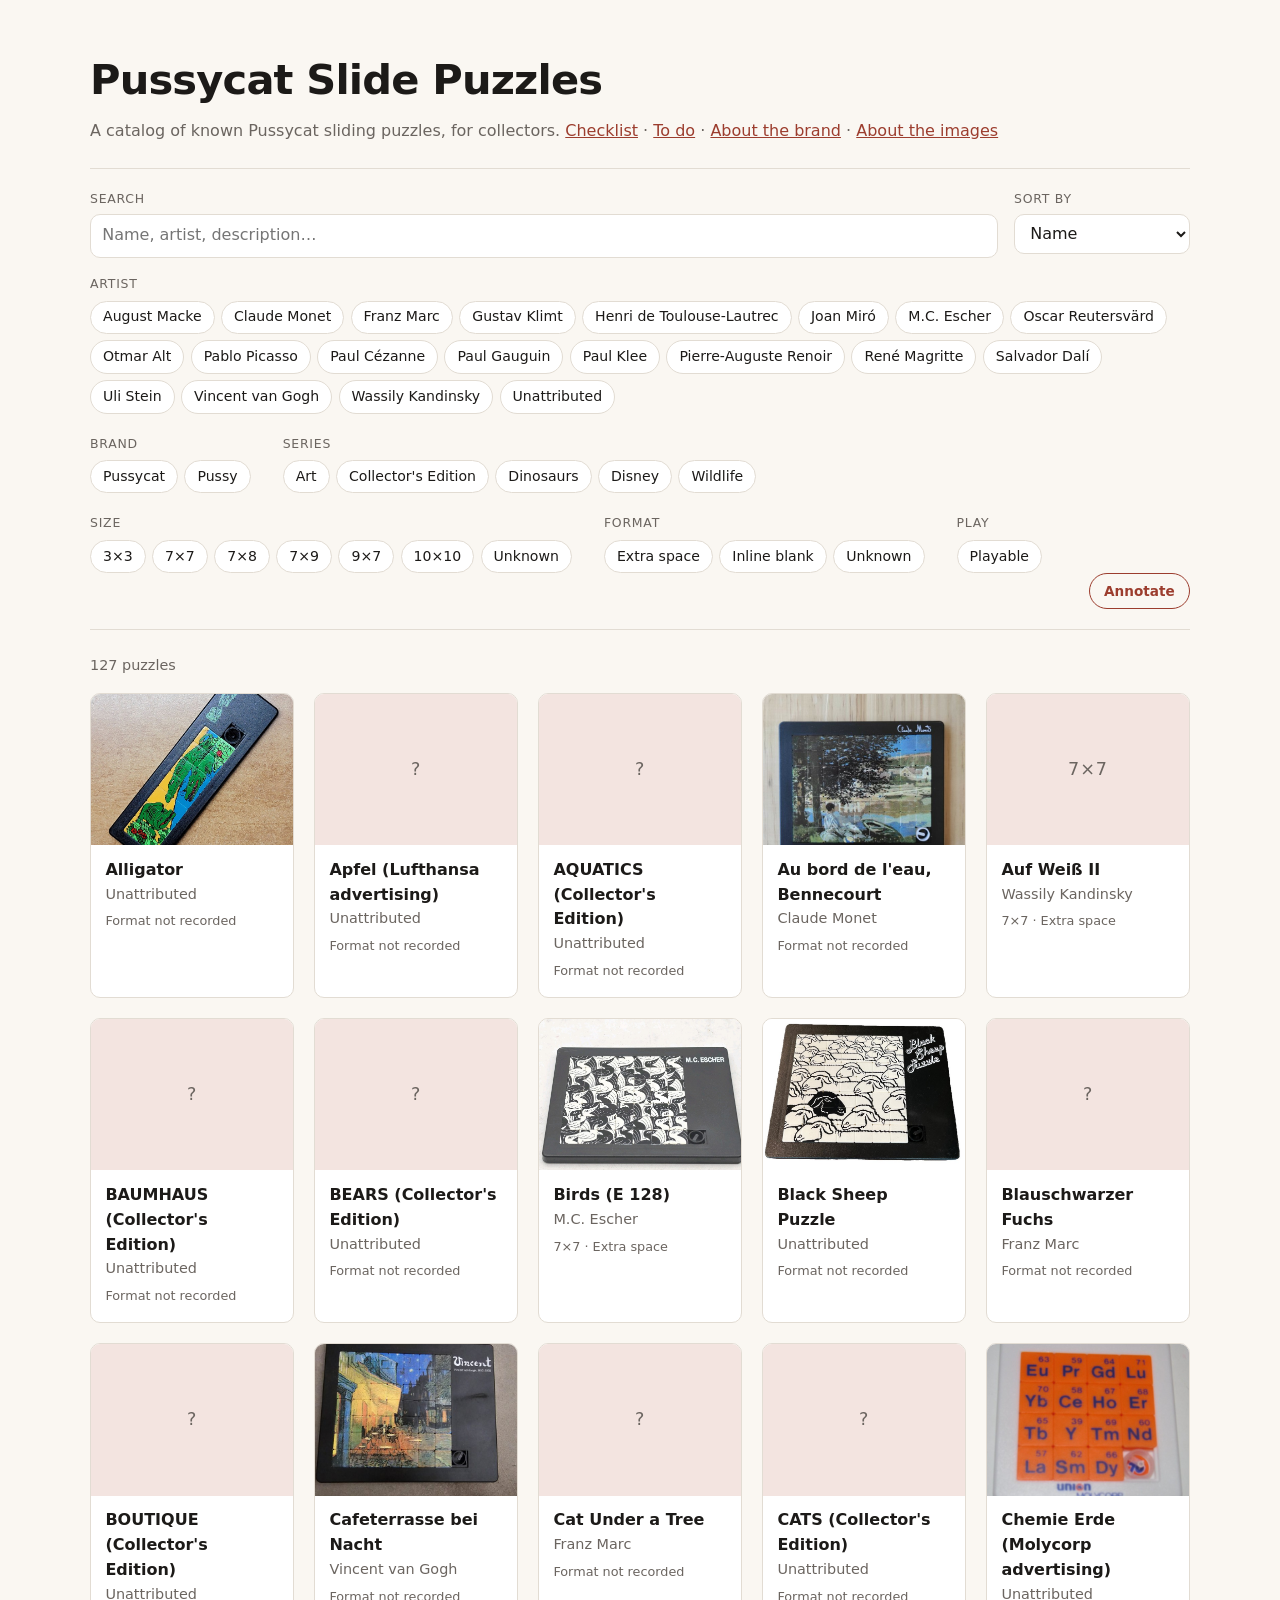
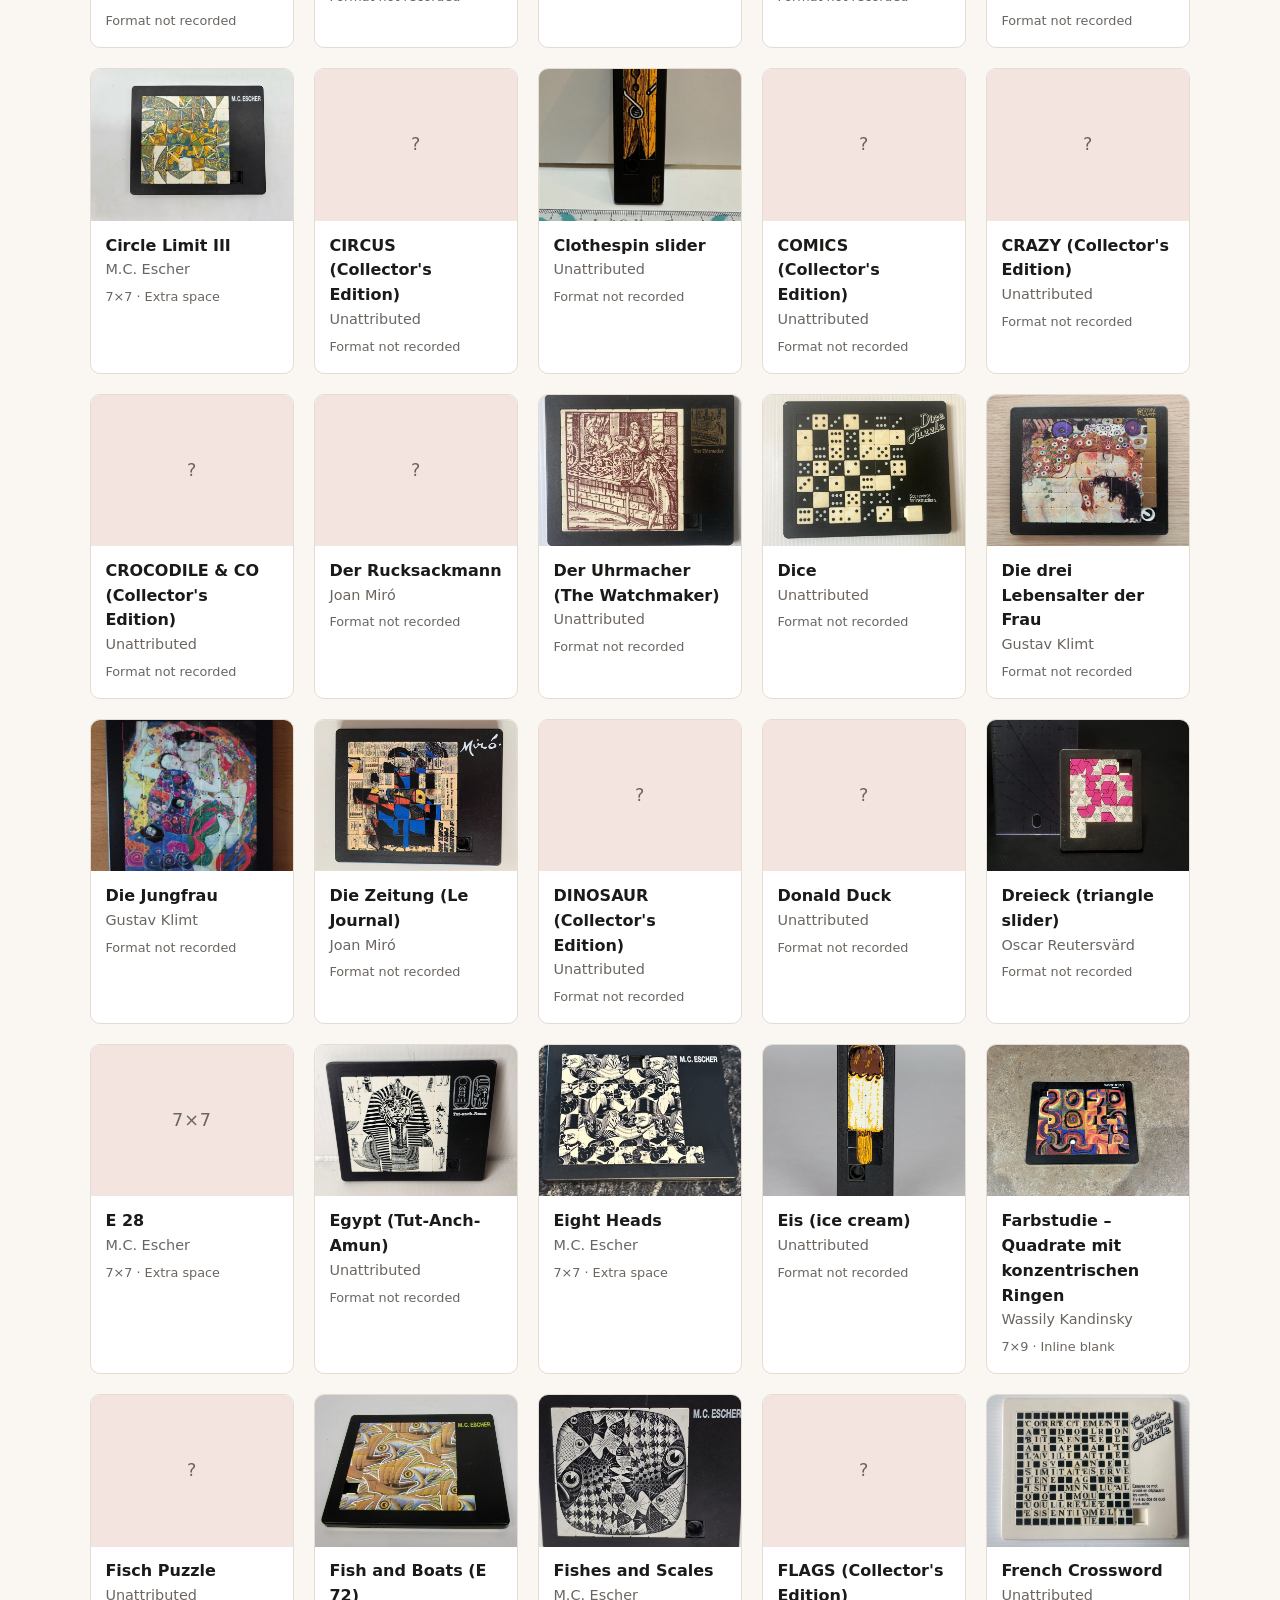
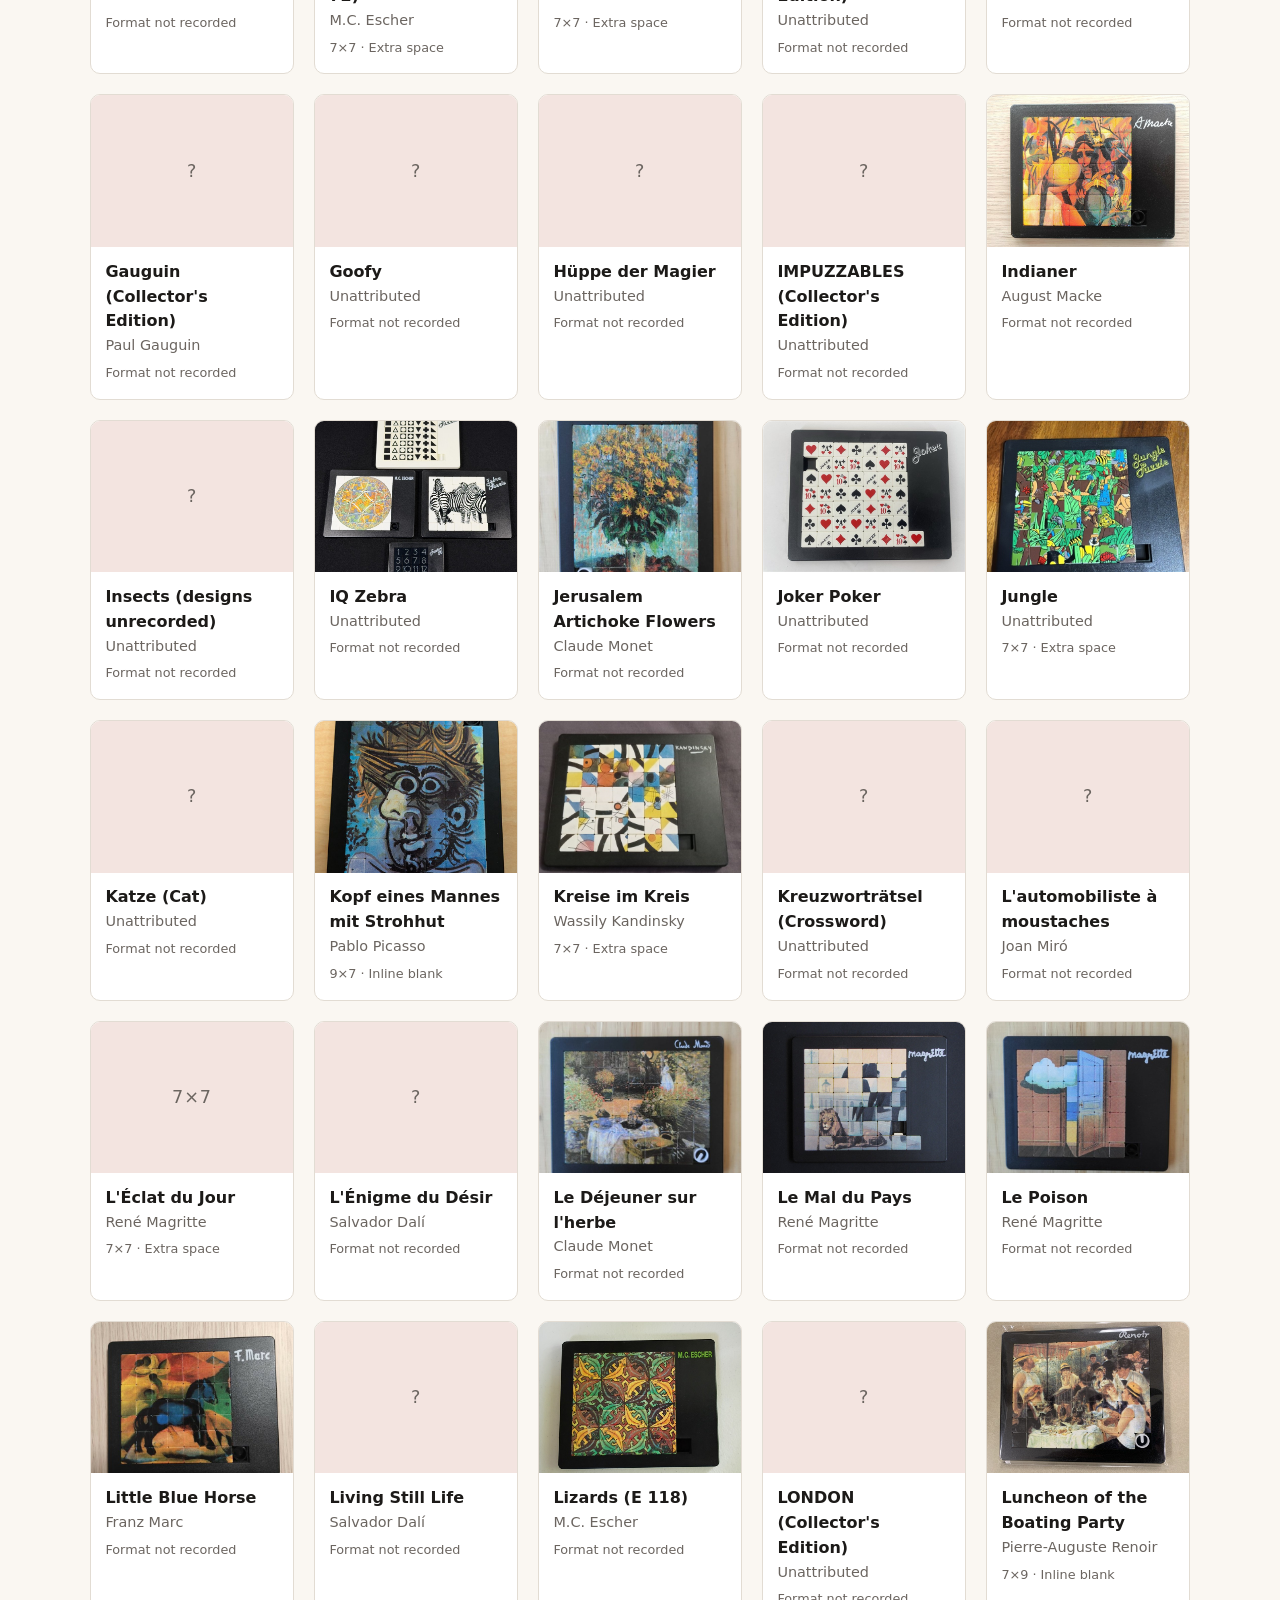
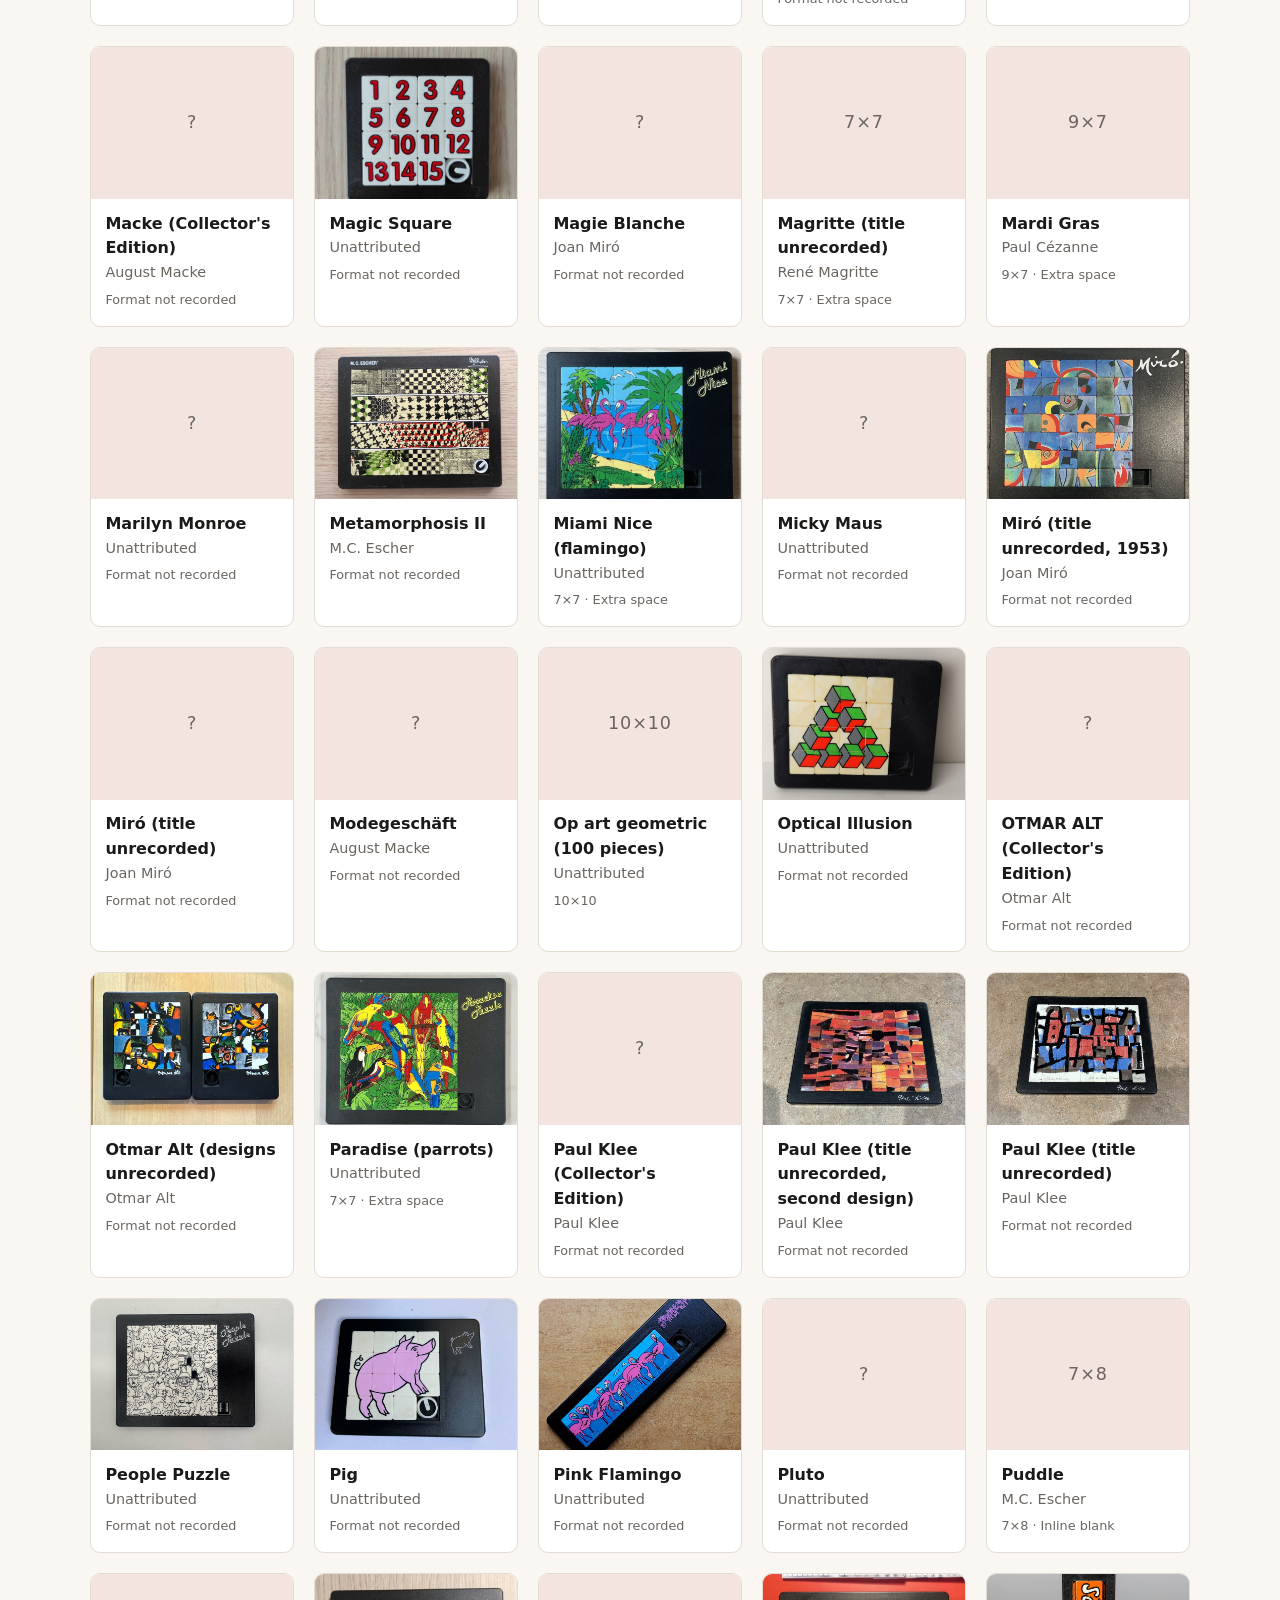
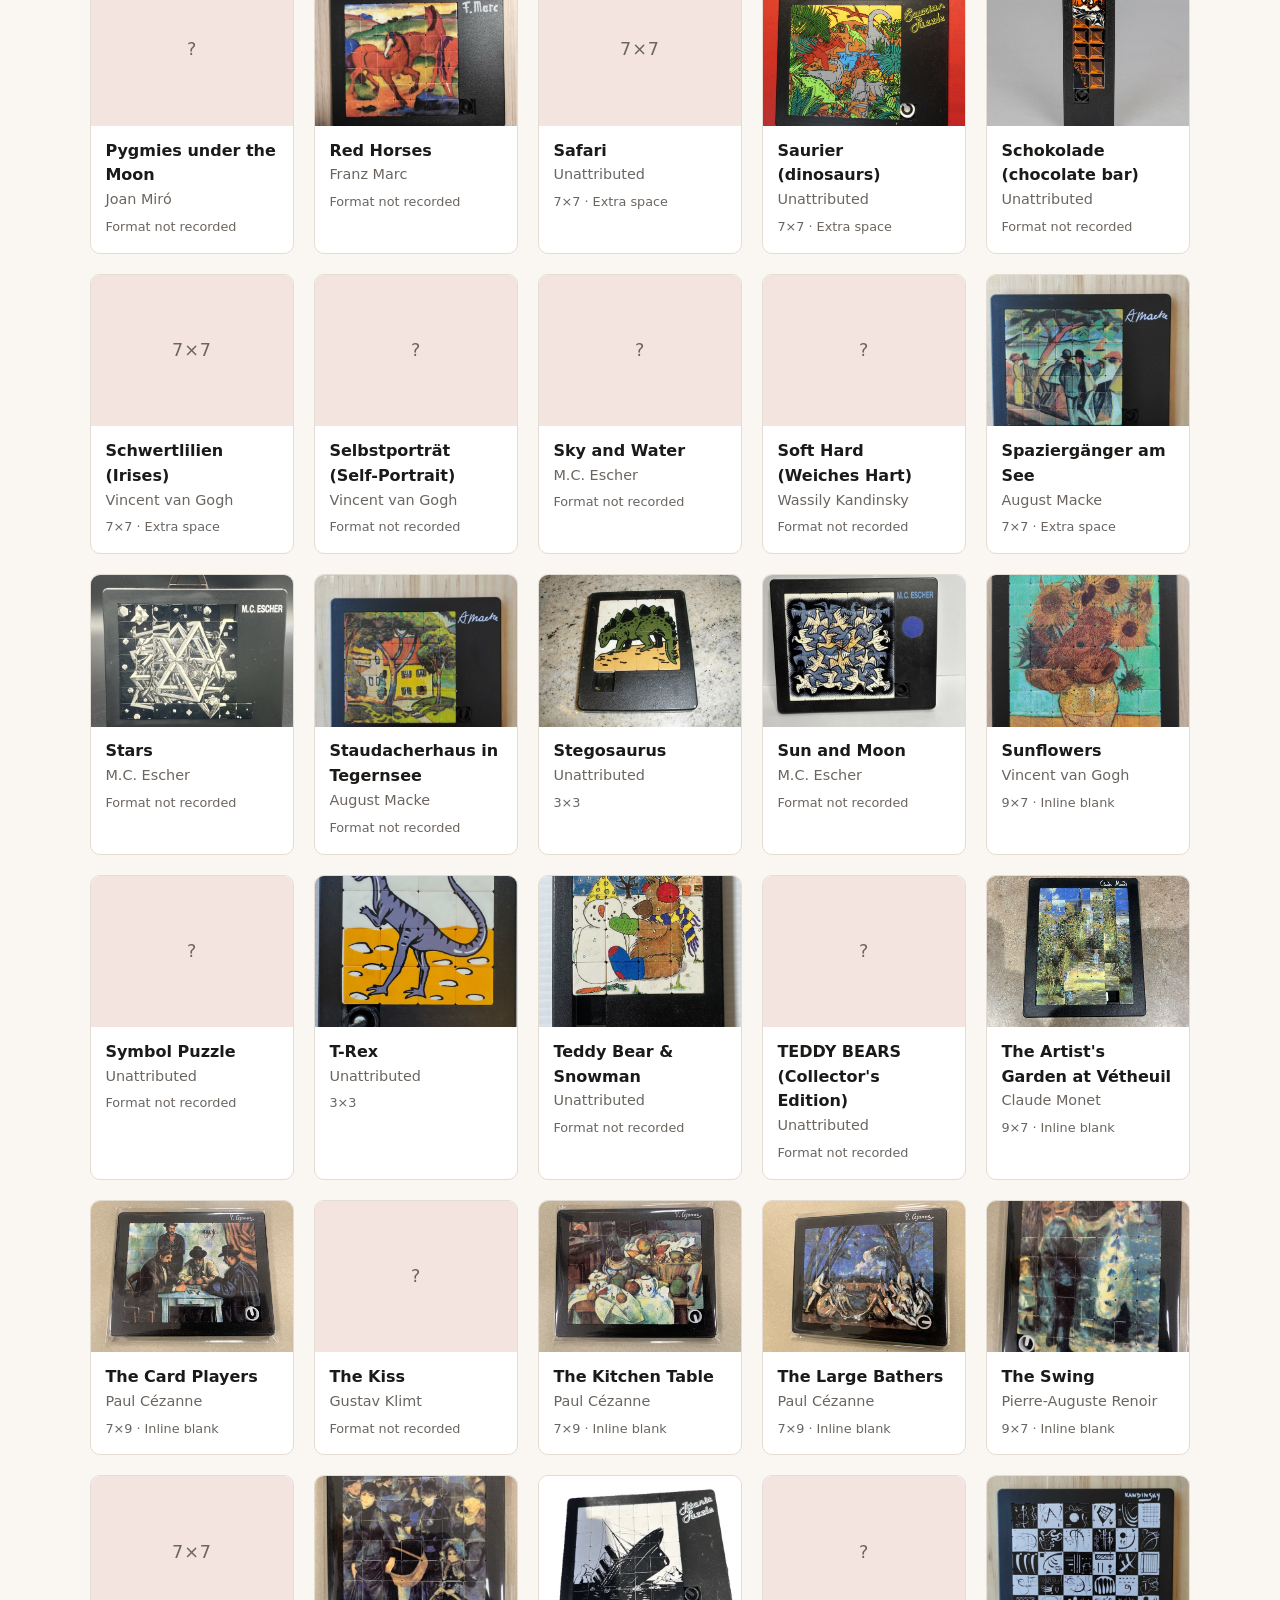
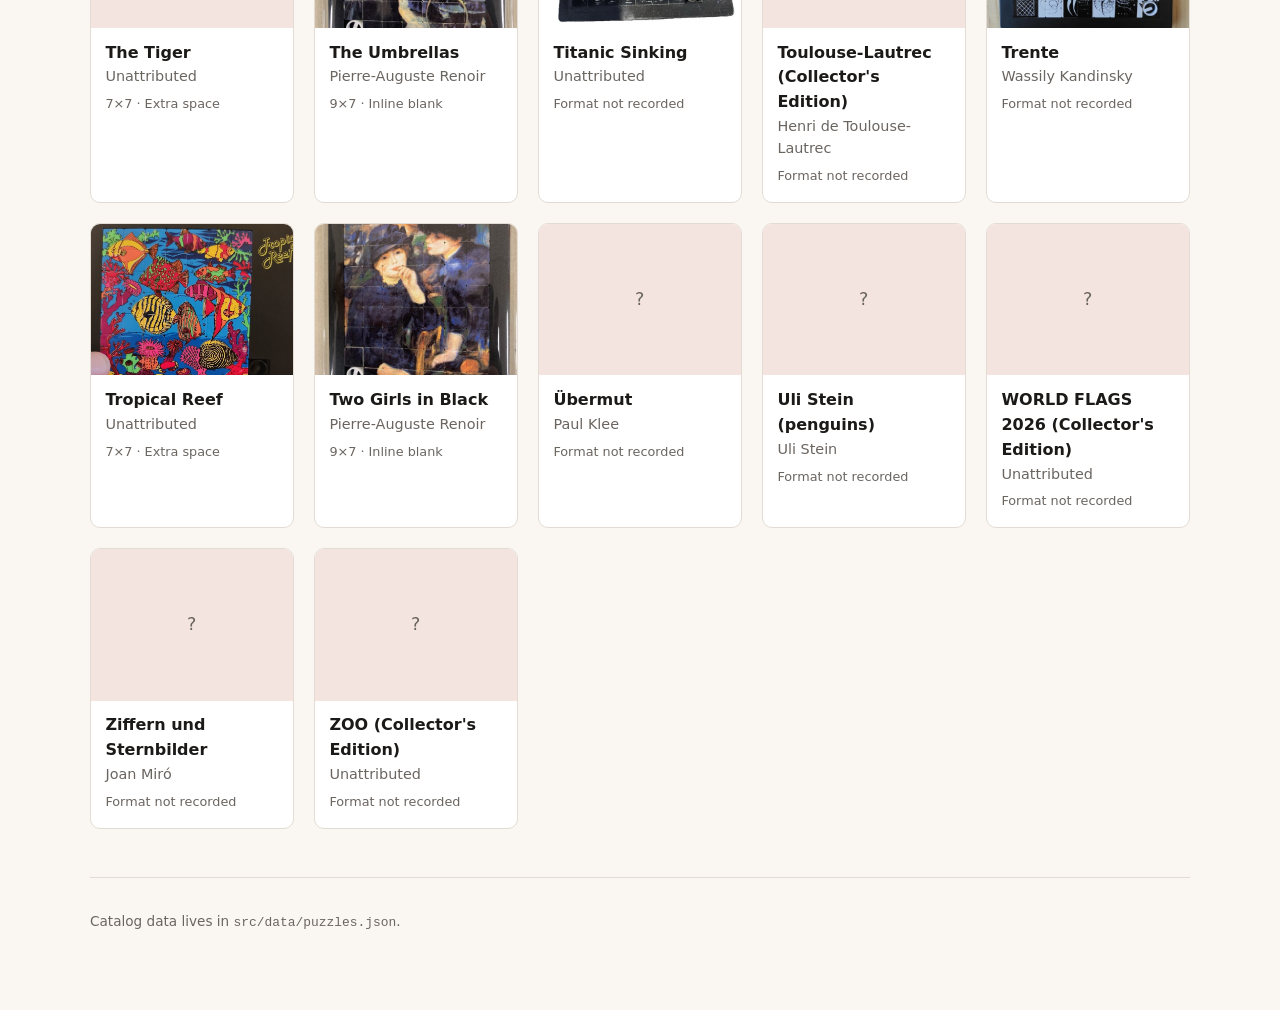
==== commit c7adf384: "feat(todo): To do page listing what stops puzzles being playable (work in progress) Co-Authored-By: " ====
--- a/src/index.html
+++ b/src/index.html
@@ -13,7 +13,7 @@
     <h1 class="masthead__title">Pussycat Slide Puzzles</h1>
     <p class="masthead__tagline">
       A catalog of known Pussycat sliding puzzles, for collectors.
-      <a href="checklist.html">Checklist</a> · <a href="about.html">About the brand</a> · <a href="images.html">About the images</a>
+      <a href="checklist.html">Checklist</a> · <a href="todo.html">To do</a> · <a href="about.html">About the brand</a> · <a href="images.html">About the images</a>
     </p>
   </header>
 
--- a/src/assets/css/style.css
+++ b/src/assets/css/style.css
@@ -326,12 +326,55 @@
 
 .checklist__list { list-style: none; margin: 0; padding: 0; }
 
+.checklist__tools {
+  display: flex;
+  gap: 0.5rem;
+  flex-wrap: wrap;
+  margin-bottom: 1rem;
+}
+
 .checklist__item {
+  position: relative;
   display: grid;
   grid-template-columns: 1.1rem 1fr;
   gap: 0.1rem 0.5rem;
   padding: 0.22rem 0;
   font-size: 0.88rem;
+  border-radius: 4px;
+}
+
+/* Two targets in one row: the box ticks, the name opens the puzzle. */
+.checklist__tick { display: flex; cursor: pointer; }
+
+.checklist__open {
+  font: inherit;
+  color: inherit;
+  text-align: left;
+  background: none;
+  border: 0;
+  padding: 0;
+  cursor: pointer;
+  display: block;
+}
+
+.checklist__tick:hover ~ .checklist__open .checklist__name,
+.checklist__open:hover .checklist__name { text-decoration: underline; }
+
+.checklist__item:hover { background: var(--accent-soft); }
+
+/* Out of flow so it never takes a grid cell; still focusable for the keyboard. */
+.checklist__input {
+  position: absolute;
+  width: 1px;
+  height: 1px;
+  opacity: 0;
+  margin: 0;
+}
+
+.checklist__input:focus-visible ~ .checklist__box,
+.checklist__open:focus-visible {
+  outline: 2px solid var(--accent);
+  outline-offset: 2px;
 }
 
 .checklist__box {
@@ -341,14 +384,40 @@
   border: 1px solid var(--ink-soft);
   border-radius: 2px;
   text-align: center;
-  line-height: 0.8rem;
+  line-height: 0.75rem;
   font-size: 0.8rem;
 }
 
-.checklist__item.is-owned .checklist__name { font-weight: 600; }
+/* Drawn rather than a text glyph, so it prints the same as it appears. */
+.checklist__item.is-ticked .checklist__box {
+  border-color: var(--accent);
+  background: var(--accent);
+  color: var(--paper);
+}
+/* A literal glyph, not a "\\2713" escape — the escape is too easy to mangle. */
+.checklist__item.is-ticked .checklist__box::after { content: "✓"; }
+
+.checklist__item.is-ticked .checklist__name { font-weight: 600; }
+
+/* What puzzles.json already says, kept clearly apart from the reader's tick. */
+.checklist__recorded {
+  display: inline-block;
+  margin-left: 0.4rem;
+  padding: 0 0.3rem;
+  border: 1px solid var(--line);
+  border-radius: 3px;
+  font-size: 0.65rem;
+  font-weight: 400;
+  text-transform: uppercase;
+  letter-spacing: 0.04em;
+  color: var(--ink-soft);
+  vertical-align: 0.08em;
+}
+
+.checklist__name { display: block; }
 
 .checklist__notes {
-  grid-column: 2;
+  display: block;
   font-size: 0.75rem;
   color: var(--ink-soft);
 }
@@ -363,6 +432,17 @@
   .no-print { display: none; }
   body { padding: 0; font-size: 11pt; background: #fff; color: #000; }
   .checklist__box { border-color: #000; }
+  .checklist__item:hover { background: none; }
+  .checklist__open { cursor: auto; }
+  .checklist__open:hover .checklist__name { text-decoration: none; }
+  .checklist__item.is-ticked .checklist__box {
+    background: #000;
+    border-color: #000;
+    color: #fff;
+    print-color-adjust: exact;
+    -webkit-print-color-adjust: exact;
+  }
+  .checklist__recorded { border-color: #999; color: #555; }
   .checklist__notes { color: #444; }
 }
 
@@ -635,3 +715,253 @@
   text-transform: uppercase;
 }
 .annoedit__empty { color: var(--ink-soft); font-size: 0.9rem; margin: 0 0 0.75rem; }
+
+.annoedit__compare {
+  display: grid;
+  grid-template-columns: repeat(auto-fit, minmax(12rem, 1fr));
+  gap: 0.9rem;
+  margin-bottom: 0.75rem;
+}
+.annoedit__compare-item { margin: 0; display: flex; flex-direction: column; gap: 0.35rem; }
+.annoedit__compare-item img {
+  width: 100%;
+  max-height: 20rem;
+  object-fit: contain;
+  border-radius: 6px;
+  border: 1px solid var(--line);
+  background: var(--paper);
+}
+.annoedit__compare-item figcaption { font-size: 0.8rem; color: var(--ink-soft); }
+.annoedit__filter { display: flex; flex-direction: column; gap: 0.4rem; }
+.annoedit__slider {
+  display: grid;
+  grid-template-columns: 6.5rem 1fr 3.5rem;
+  align-items: center;
+  gap: 0.6rem;
+}
+.annoedit__slider .field__label { margin: 0; }
+.annoedit__slider input { accent-color: var(--accent); }
+.annoedit__slider output { font-variant-numeric: tabular-nums; text-align: right; font-size: 0.85rem; }
+.annoedit__filter .annoedit__btn { align-self: flex-start; }
+
+/* Play mode ---------------------------------------------------------------- */
+
+.play-button {
+  margin: 0 0 1rem;
+  padding: 0.5rem 1.25rem;
+  font: inherit;
+  font-weight: 600;
+  color: var(--card);
+  background: var(--accent);
+  border: 0;
+  border-radius: 6px;
+  cursor: pointer;
+}
+.play-button:focus-visible { outline: 3px solid var(--accent); outline-offset: 2px; }
+
+.play {
+  display: flex;
+  flex-direction: column;
+  align-items: flex-start;
+  gap: 0.75rem;
+  max-width: 100%;
+  /* --art-filter is set inline from the entry (Puzzle.artFilter). */
+}
+
+.play__header {
+  display: flex;
+  flex-wrap: wrap;
+  align-items: center;
+  gap: 0.5rem 1rem;
+  margin-right: 2rem;
+}
+.play__name { flex: 1 1 100%; margin: 0; font-size: 1.25rem; }
+.play__back, .play__shuffle, .play__flip {
+  font: inherit;
+  color: var(--ink);
+  background: var(--accent-soft);
+  border: 1px solid var(--line);
+  border-radius: 6px;
+  padding: 0.25rem 0.8rem;
+  cursor: pointer;
+}
+.play__shuffle {
+  position: relative;
+  overflow: hidden;
+  isolation: isolate;
+  touch-action: none;
+  user-select: none;
+  -webkit-user-select: none;
+  -webkit-touch-callout: none;
+}
+/* Fills left to right while held; snaps back if let go early. */
+.play__shuffle::before {
+  content: "";
+  position: absolute;
+  inset: 0;
+  z-index: -1;
+  background: var(--accent);
+  opacity: 0.35;
+  transform: scaleX(0);
+  transform-origin: left;
+}
+.play__shuffle[data-holding]::before {
+  transform: scaleX(1);
+  transition: transform var(--hold) linear;
+}
+.play__flip[aria-pressed="true"] { background: var(--accent); color: var(--card); }
+.play__moves, .play__time { color: var(--ink-soft); font-variant-numeric: tabular-nums; }
+
+/* The board and its back face share one cell and turn over together. The
+   faces sit half the puzzle's thickness in front of and behind the middle,
+   and two edge strips close the sides, so it shows its depth as it turns. */
+.play__card {
+  --thick: 15px;
+  position: relative;
+  display: grid;
+  max-width: 100%;
+  transform: perspective(1200px) rotateY(0);
+  transform-style: preserve-3d;
+  transition: transform 0.5s ease;
+}
+.play__card > .play__board {
+  grid-area: 1 / 1;
+  backface-visibility: hidden;
+  transform: translateZ(calc(var(--thick) / 2));
+}
+.play__card > .play__back-face {
+  transform: rotateY(180deg) translateZ(calc(var(--thick) / 2));
+  /* A flat printed back: no sheen or bevel, just the drop shadow. */
+  background: #050505;
+  box-shadow: 0 3px 4px rgba(0, 0, 0, 0.35), 0 12px 24px rgba(0, 0, 0, 0.35);
+}
+.play__edge {
+  position: absolute;
+  top: 3px;
+  bottom: 3px;
+  left: calc(var(--thick) / -2);
+  width: var(--thick);
+  background: linear-gradient(90deg, #000, #222 50%, #000);
+  transform: rotateY(90deg);
+}
+.play__edge--right { left: calc(100% - var(--thick) / 2); }
+.play__card[data-flipped] { transform: perspective(1200px) rotateY(180deg); }
+@media (prefers-reduced-motion: reduce) { .play__card { transition: none; } }
+
+.play__board {
+  position: relative;
+  display: grid;
+  gap: 2px;
+  /* px, not rem: PlayView.js sizes the tiles in px from this padding and the
+     gap, so the three have to stay in step. */
+  padding: 30px;
+  max-width: 100%;
+  /* The puzzle's black plastic frame, in either theme. A faint sheen across
+     the face plus a lit top-left edge, a shaded bottom-right edge and a drop
+     shadow give it the depth of a physical frame. */
+  background: linear-gradient(145deg, #2b2b2b 0%, #0d0d0d 45%, #000 100%);
+  border-radius: var(--radius);
+  box-shadow:
+    inset 2px 2px 1px rgba(255, 255, 255, 0.22),
+    inset -3px -3px 2px rgba(0, 0, 0, 0.9),
+    0 3px 4px rgba(0, 0, 0, 0.35),
+    0 12px 24px rgba(0, 0, 0, 0.35);
+}
+.play__board:focus-visible { outline: 3px solid var(--accent); outline-offset: 3px; }
+
+.play__tile {
+  position: relative;
+  padding: 0;
+  border: 0;
+  border-radius: 2px;
+  /* Each tile is a raised plastic square: lit top-left, shaded bottom-right. */
+  box-shadow:
+    inset 1px 1px 0 rgba(255, 255, 255, 0.35),
+    inset -1px -1px 0 rgba(0, 0, 0, 0.45),
+    0 1px 2px rgba(0, 0, 0, 0.7);
+  background-color: var(--accent-soft);
+  background-repeat: no-repeat;
+  cursor: default;
+  filter: var(--art-filter);
+}
+.play__tile[data-movable] { cursor: pointer; }
+.play__tile:focus-visible { outline: 3px solid var(--accent); outline-offset: -3px; z-index: 1; }
+
+.play__frame { background: transparent; }
+.play__spare { position: relative; }
+/* The sunken tray under the tiles; see PlayView.#well. */
+.play__well { position: absolute; pointer-events: none; }
+/* The back of the board: the finished picture printed flat in black and
+   white, with no tray or tiles. */
+.play__picture {
+  position: absolute;
+  background-size: 100% 100%;
+  filter: grayscale(1) var(--art-filter);
+}
+.play__spare .play__tile { width: 100%; height: 100%; }
+
+.play__status { min-height: 1.5rem; margin: 0; }
+.play__solved { margin: 0; font-weight: 700; color: var(--accent); }
+
+/* To do page ---------------------------------------------------------------- */
+
+.todo { max-width: 52rem; }
+
+.todo__section { margin: 0 0 1.25rem; border-bottom: 1px solid var(--line); padding-bottom: 0.75rem; }
+
+.todo__summary {
+  display: flex;
+  align-items: baseline;
+  gap: 0.6rem;
+  cursor: pointer;
+  list-style-position: outside;
+}
+
+.todo__heading { margin: 0; font-size: 1.05rem; display: inline; }
+
+.todo__count {
+  font-size: 0.8rem;
+  color: var(--ink-soft);
+  border: 1px solid var(--line);
+  border-radius: 999px;
+  padding: 0 0.5rem;
+}
+
+.todo__help { margin: 0.5rem 0 0.6rem; font-size: 0.88rem; color: var(--ink-soft); }
+.todo__none { margin: 0; font-size: 0.88rem; color: var(--ink-soft); }
+
+.todo__list { list-style: none; margin: 0; padding: 0; }
+
+.todo__item {
+  display: grid;
+  grid-template-columns: minmax(12rem, 20rem) 1fr;
+  gap: 0.1rem 1rem;
+  padding: 0.3rem 0.4rem;
+  font-size: 0.88rem;
+  border-radius: 4px;
+}
+
+.todo__item:hover { background: var(--accent-soft); }
+
+.todo__open {
+  font: inherit;
+  color: inherit;
+  text-align: left;
+  background: none;
+  border: 0;
+  padding: 0;
+  cursor: pointer;
+  display: block;
+}
+
+.todo__open:hover .todo__name { text-decoration: underline; }
+.todo__open:focus-visible { outline: 2px solid var(--accent); outline-offset: 2px; }
+
+.todo__name { display: block; font-weight: 600; }
+.todo__artist { display: block; font-size: 0.75rem; color: var(--ink-soft); }
+.todo__notes { font-size: 0.8rem; color: var(--ink-soft); align-self: center; }
+.todo__notes a { color: var(--accent); }
+
+@media (max-width: 640px) {
+  .todo__item { grid-template-columns: 1fr; }
+}
